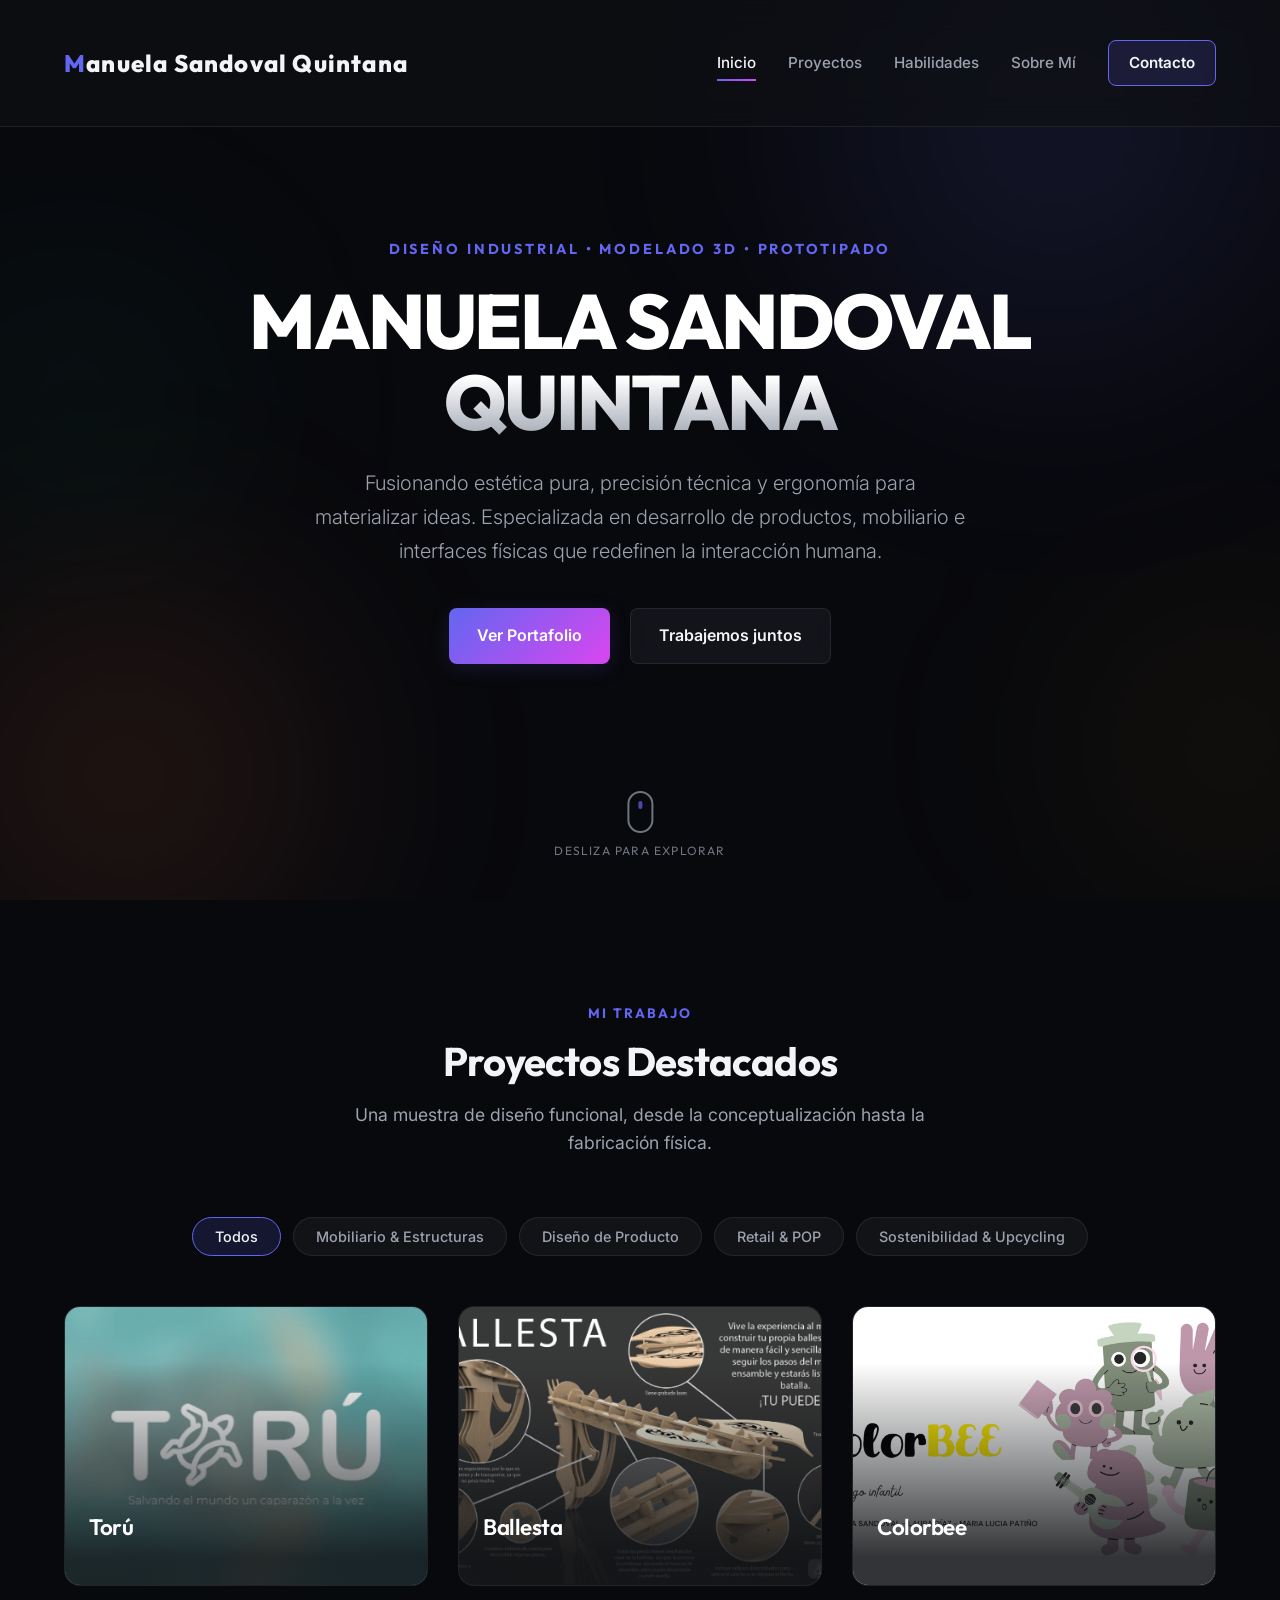
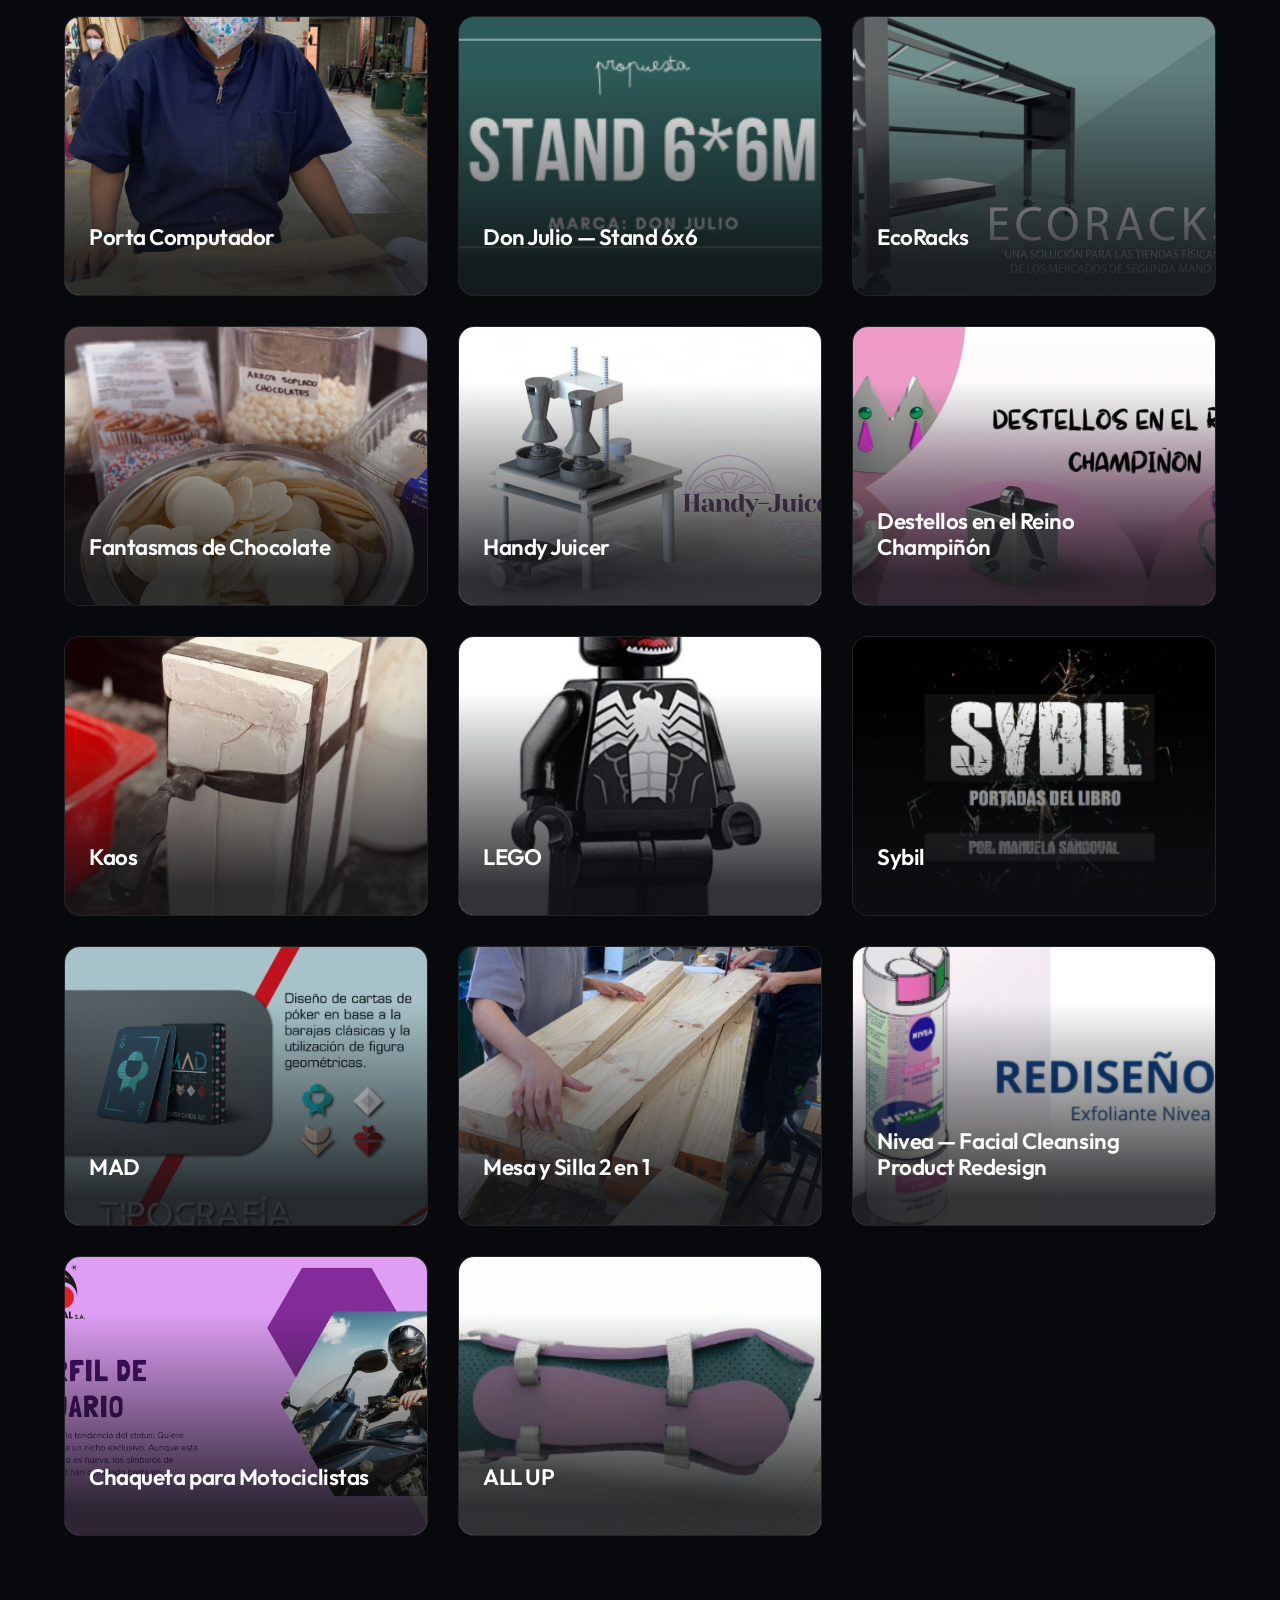
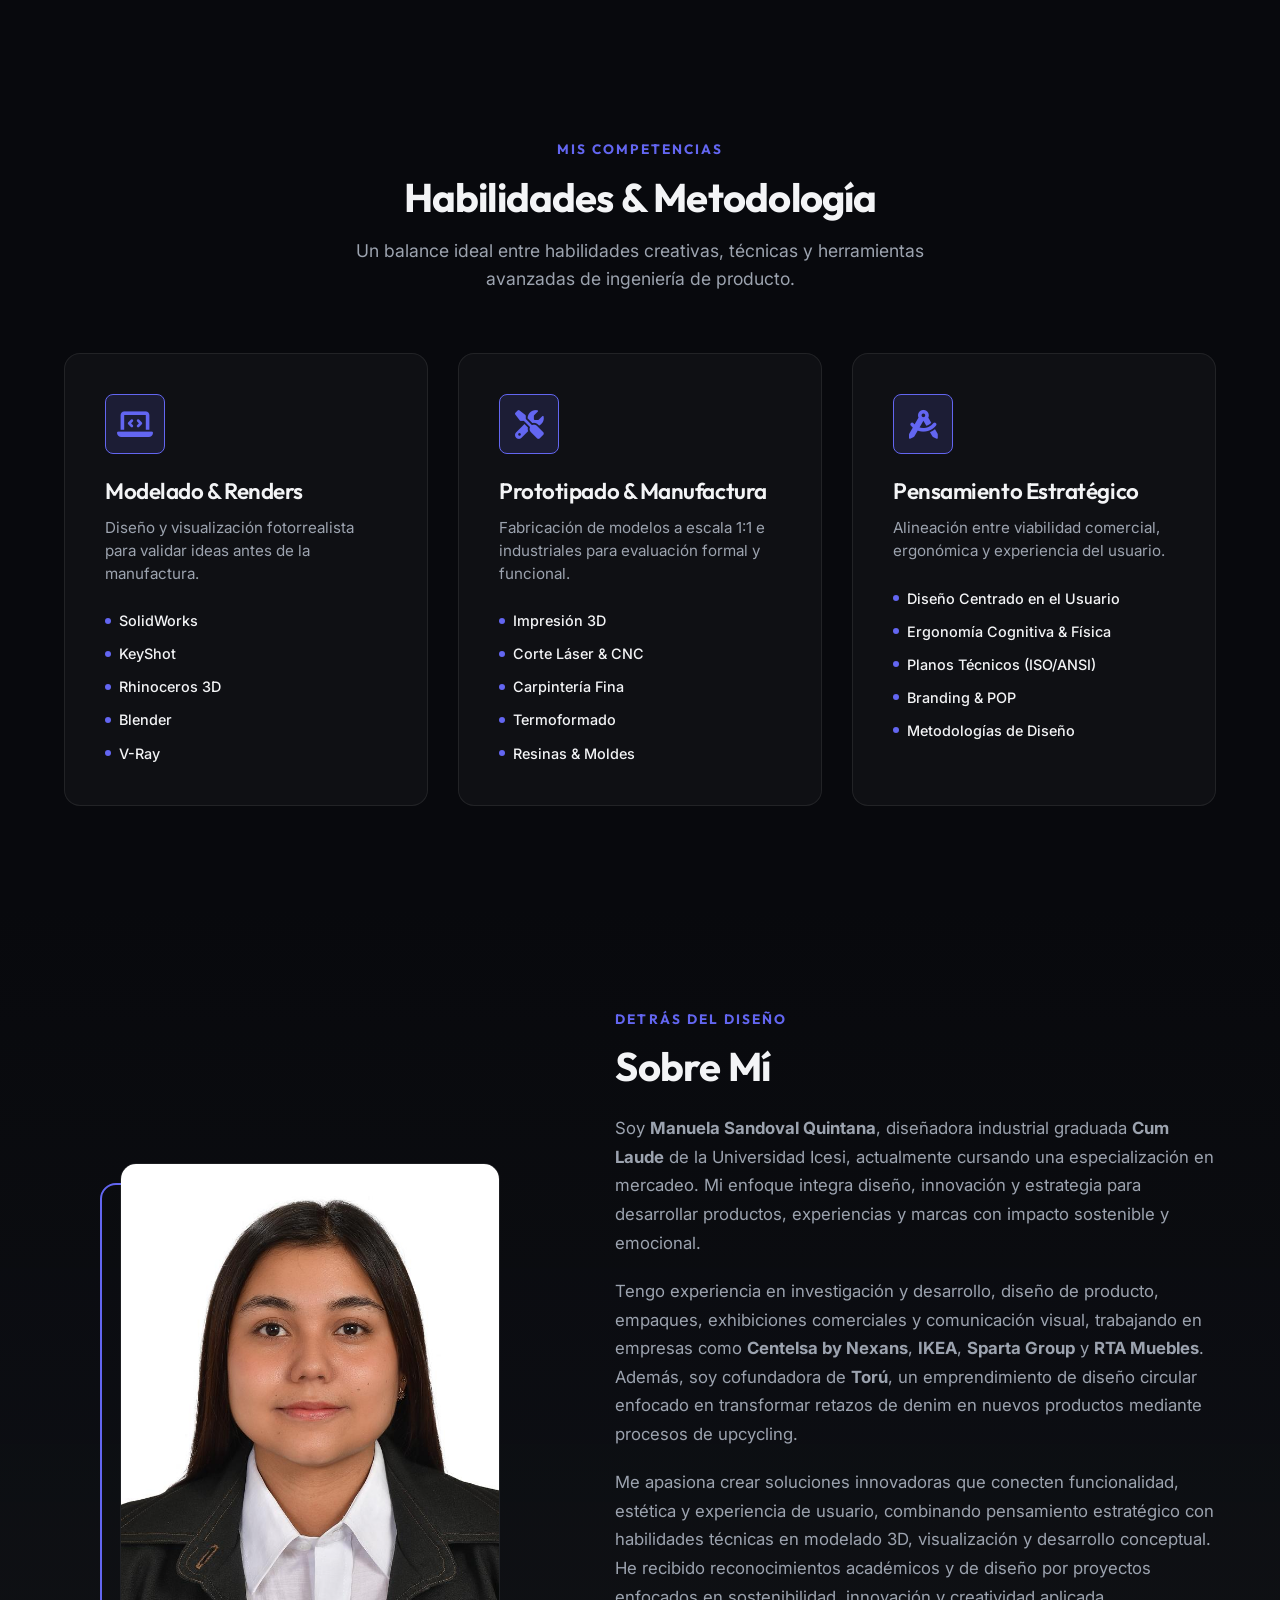
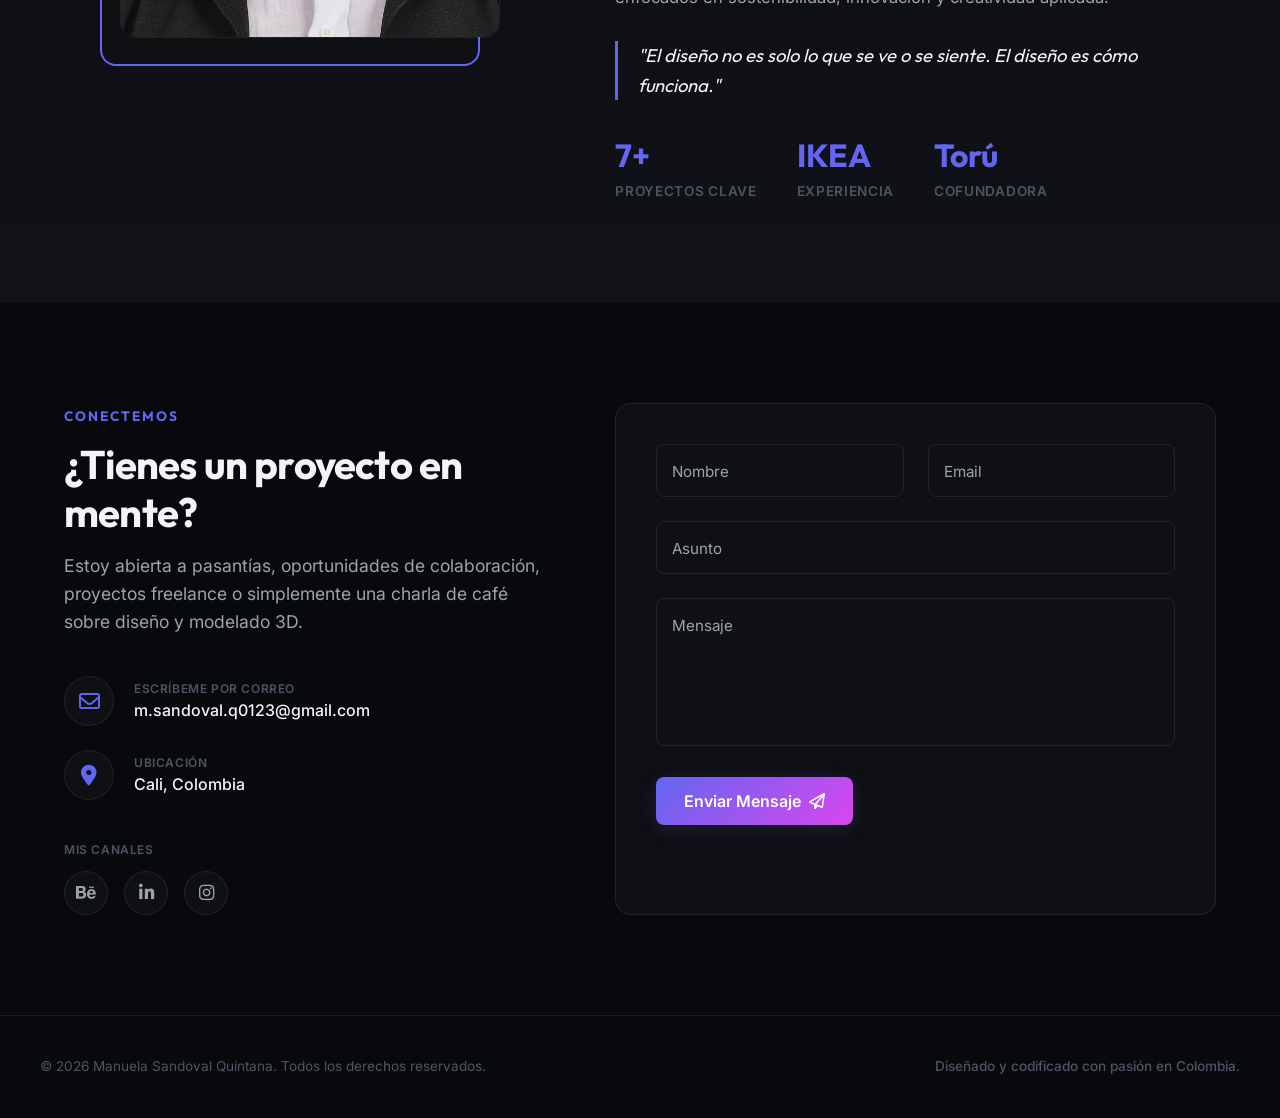
==== index.html @ 21184266 "Subida de portafolio" ====
<!DOCTYPE html>
<html lang="es">
<head>
    <meta charset="UTF-8">
    <meta name="viewport" content="width=device-width, initial-scale=1.0">
    <title>Manuela Sandoval Quintana | Diseñadora Industrial</title>
    <meta name="description" content="Portafolio profesional de Manuela Sandoval (MASAKI). Proyectos de diseño industrial, mobiliario, modelado 3D, prototipado y visualización de alta fidelidad.">
    <!-- Google Fonts -->
    <link rel="preconnect" href="https://fonts.googleapis.com">
    <link rel="preconnect" href="https://fonts.gstatic.com" crossorigin>
    <link href="https://fonts.googleapis.com/css2?family=Inter:wght@300;400;500;600&family=Outfit:wght@300;400;500;600;700;800&display=swap" rel="stylesheet">
    <!-- FontAwesome for Icons -->
    <link rel="stylesheet" href="https://cdnjs.cloudflare.com/ajax/libs/font-awesome/6.4.0/css/all.min.css">
    <!-- Custom Stylesheet -->
    <link rel="stylesheet" href="style.css?v=1.2">
</head>
<body>

    <!-- Background glow elements for rich dark aesthetics -->
    <div class="glow-bg">
        <div class="glow-sphere sphere-1"></div>
        <div class="glow-sphere sphere-2"></div>
    </div>

    <!-- Navigation Header -->
    <header id="main-header">
        <div class="header-container">
            <a href="#" class="logo">
                <span class="logo-accent">M</span>anuela Sandoval Quintana
            </a>
            <button class="mobile-nav-toggle" aria-label="Abrir menú" aria-expanded="false">
                <span class="hamburger"></span>
            </button>
            <nav class="nav-links">
                <a href="#hero" class="nav-link active">Inicio</a>
                <a href="#proyectos" class="nav-link">Proyectos</a>
                <a href="#habilidades" class="nav-link">Habilidades</a>
                <a href="#sobre-mi" class="nav-link">Sobre Mí</a>
                <a href="#contacto" class="nav-link btn-contact">Contacto</a>
            </nav>
        </div>
    </header>

    <main>
        <!-- Hero Section -->
        <section id="hero">
            <div class="hero-content">
                <span class="hero-tagline">Diseño Industrial • Modelado 3D • Prototipado</span>
                <h1 class="hero-title">MANUELA SANDOVAL QUINTANA</h1>
                <p class="hero-description">
                    Fusionando estética pura, precisión técnica y ergonomía para materializar ideas. Especializada en desarrollo de productos, mobiliario e interfaces físicas que redefinen la interacción humana.
                </p>
                <div class="hero-cta-group">
                    <a href="#proyectos" class="btn btn-primary">Ver Portafolio</a>
                    <a href="#contacto" class="btn btn-secondary">Trabajemos juntos</a>
                </div>
            </div>
            <div class="hero-scroll-indicator">
                <span class="mouse">
                    <span class="wheel"></span>
                </span>
                <span class="scroll-text">Desliza para explorar</span>
            </div>
        </section>

        <!-- Projects Grid Section -->
        <section id="proyectos">
            <div class="section-container">
                <div class="section-header">
                    <span class="section-subtitle">Mi Trabajo</span>
                    <h2 class="section-title">Proyectos Destacados</h2>
                    <p class="section-description">Una muestra de diseño funcional, desde la conceptualización hasta la fabricación física.</p>
                </div>

                <!-- Category Filters -->
                <div class="filter-group">
                    <button class="filter-btn active" data-filter="all">Todos</button>
                    <button class="filter-btn" data-filter="mobiliario">Mobiliario & Estructuras</button>
                    <button class="filter-btn" data-filter="producto">Diseño de Producto</button>
                    <button class="filter-btn" data-filter="retail">Retail & POP</button>
                    <button class="filter-btn" data-filter="sostenibilidad">Sostenibilidad & Upcycling</button>
                </div>

                <!-- Projects Grid -->
                <div class="projects-grid" id="projects-grid">
                    <!-- Se genera dinámicamente desde script.js -->
                </div>
            </div>
        </section>

        <!-- Interactive Project Modal -->
        <div id="project-modal" class="modal" role="dialog" aria-hidden="true">
            <div class="modal-backdrop"></div>
            <div class="modal-window">
                <button class="modal-close" aria-label="Cerrar"><i class="fa-solid fa-xmark"></i></button>
                <div class="modal-content">
                    <div class="modal-media-container">
                        <div class="modal-tabs">
                            <button class="modal-tab-btn active" data-tab="image">
                                <i class="fa-regular fa-images"></i> Galería & Planos
                            </button>
                            <button class="modal-tab-btn" data-tab="interactive" id="modal-interactive-tab-btn">
                                <i class="fa-solid fa-wand-magic-sparkles"></i> Simulación Interactiva
                            </button>
                        </div>
                        <div class="modal-media">
                            <div id="modal-image-tab" class="tab-pane active">
                                <div class="gallery-viewport">
                                    <img id="modal-image" src="" alt="Vista previa del proyecto">
                                    <button class="gallery-nav gallery-prev" aria-label="Anterior"><i class="fa-solid fa-chevron-left"></i></button>
                                    <button class="gallery-nav gallery-next" aria-label="Siguiente"><i class="fa-solid fa-chevron-right"></i></button>
                                    <div class="gallery-counter">1 / 1</div>
                                </div>
                                <div class="gallery-thumbnails">
                                    <!-- Las miniaturas se cargan dinámicamente -->
                                </div>
                            </div>
                            <div id="modal-interactive-tab" class="tab-pane">
                                <div id="interactive-canvas-container"></div>
                            </div>
                        </div>
                    </div>
                    <div class="modal-details">
                        <span id="modal-category" class="modal-category-badge">Categoría</span>
                        <h2 id="modal-title" class="modal-title">Título del Proyecto</h2>
                        
                        <div class="modal-meta-grid">
                            <div class="meta-item">
                                <span class="meta-label">Año</span>
                                <span id="modal-year" class="meta-value">2026</span>
                            </div>
                            <div class="meta-item">
                                <span class="meta-label">Materiales / Soft</span>
                                <span id="modal-tech" class="meta-value">SolidWorks, Acrílico, LED</span>
                            </div>
                        </div>

                        <div class="modal-description-wrapper">
                            <h3>Descripción del Proyecto</h3>
                            <p id="modal-description" class="modal-description">Detalles específicos del proyecto...</p>
                        </div>

                        <div class="modal-process-wrapper">
                            <h3>Enfoque de Diseño</h3>
                            <ul id="modal-bullets" class="modal-bullets">
                                <li>Optimización ergonómica del prototipo físico.</li>
                                <li>Modelado 3D preciso y renders fotorrealistas.</li>
                                <li>Validación estructural de juntas y tolerancias de ensambles.</li>
                            </ul>
                        </div>
                    </div>
                </div>
            </div>
        </div>

        <!-- Skills & Process Section -->
        <section id="habilidades">
            <div class="section-container">
                <div class="section-header">
                    <span class="section-subtitle">Mis Competencias</span>
                    <h2 class="section-title">Habilidades & Metodología</h2>
                    <p class="section-description">Un balance ideal entre habilidades creativas, técnicas y herramientas avanzadas de ingeniería de producto.</p>
                </div>

                <div class="skills-grid">
                    <!-- Column 1: Software -->
                    <div class="skill-card">
                        <div class="skill-icon-box"><i class="fa-solid fa-laptop-code"></i></div>
                        <h3>Modelado & Renders</h3>
                        <p>Diseño y visualización fotorrealista para validar ideas antes de la manufactura.</p>
                        <ul class="skill-tags">
                            <li><span class="tag-dot"></span> SolidWorks</li>
                            <li><span class="tag-dot"></span> KeyShot</li>
                            <li><span class="tag-dot"></span> Rhinoceros 3D</li>
                            <li><span class="tag-dot"></span> Blender</li>
                            <li><span class="tag-dot"></span> V-Ray</li>
                        </ul>
                    </div>

                    <!-- Column 2: Fabrication & Prototyping -->
                    <div class="skill-card">
                        <div class="skill-icon-box"><i class="fa-solid fa-screwdriver-wrench"></i></div>
                        <h3>Prototipado & Manufactura</h3>
                        <p>Fabricación de modelos a escala 1:1 e industriales para evaluación formal y funcional.</p>
                        <ul class="skill-tags">
                            <li><span class="tag-dot"></span> Impresión 3D</li>
                            <li><span class="tag-dot"></span> Corte Láser & CNC</li>
                            <li><span class="tag-dot"></span> Carpintería Fina</li>
                            <li><span class="tag-dot"></span> Termoformado</li>
                            <li><span class="tag-dot"></span> Resinas & Moldes</li>
                        </ul>
                    </div>

                    <!-- Column 3: Design Process -->
                    <div class="skill-card">
                        <div class="skill-icon-box"><i class="fa-solid fa-compass-drafting"></i></div>
                        <h3>Pensamiento Estratégico</h3>
                        <p>Alineación entre viabilidad comercial, ergonómica y experiencia del usuario.</p>
                        <ul class="skill-tags">
                            <li><span class="tag-dot"></span> Diseño Centrado en el Usuario</li>
                            <li><span class="tag-dot"></span> Ergonomía Cognitiva & Física</li>
                            <li><span class="tag-dot"></span> Planos Técnicos (ISO/ANSI)</li>
                            <li><span class="tag-dot"></span> Branding & POP</li>
                            <li><span class="tag-dot"></span> Metodologías de Diseño</li>
                        </ul>
                    </div>
                </div>
            </div>
        </section>

        <!-- About Me Section -->
        <section id="sobre-mi">
            <div class="section-container">
                <div class="about-grid">
                    <div class="about-media">
                        <div class="profile-container">
                            <img src="images/MANUELA.jpeg" alt="Manuela Sandoval Quintana" class="profile-img">
                            <div class="profile-accent-border"></div>
                        </div>
                    </div>
                    <div class="about-content">
                        <span class="section-subtitle">Detrás del Diseño</span>
                        <h2 class="section-title">Sobre Mí</h2>
                        <p>
                            Soy <strong>Manuela Sandoval Quintana</strong>, diseñadora industrial graduada <strong>Cum Laude</strong> de la Universidad Icesi, actualmente cursando una especialización en mercadeo. Mi enfoque integra diseño, innovación y estrategia para desarrollar productos, experiencias y marcas con impacto sostenible y emocional.
                        </p>
                        <p>
                            Tengo experiencia en investigación y desarrollo, diseño de producto, empaques, exhibiciones comerciales y comunicación visual, trabajando en empresas como <strong>Centelsa by Nexans</strong>, <strong>IKEA</strong>, <strong>Sparta Group</strong> y <strong>RTA Muebles</strong>. Además, soy cofundadora de <strong>Torú</strong>, un emprendimiento de diseño circular enfocado en transformar retazos de denim en nuevos productos mediante procesos de upcycling.
                        </p>
                        <p>
                            Me apasiona crear soluciones innovadoras que conecten funcionalidad, estética y experiencia de usuario, combinando pensamiento estratégico con habilidades técnicas en modelado 3D, visualización y desarrollo conceptual. He recibido reconocimientos académicos y de diseño por proyectos enfocados en sostenibilidad, innovación y creatividad aplicada.
                        </p>
                        <blockquote class="about-quote">
                            "El diseño no es solo lo que se ve o se siente. El diseño es cómo funciona."
                        </blockquote>
                        <div class="about-stats">
                            <div class="stat-item">
                                <span class="stat-number">7+</span>
                                <span class="stat-text">Proyectos Clave</span>
                            </div>
                            <div class="stat-item">
                                <span class="stat-number">IKEA</span>
                                <span class="stat-text">Experiencia</span>
                            </div>
                            <div class="stat-item">
                                <span class="stat-number">Torú</span>
                                <span class="stat-text">Cofundadora</span>
                            </div>
                        </div>
                    </div>
                </div>
            </div>
        </section>

        <!-- Contact Section -->
        <section id="contacto">
            <div class="section-container">
                <div class="contact-grid">
                    <div class="contact-info">
                        <span class="section-subtitle">Conectemos</span>
                        <h2 class="section-title">¿Tienes un proyecto en mente?</h2>
                        <p class="contact-lead-text">
                            Estoy abierta a pasantías, oportunidades de colaboración, proyectos freelance o simplemente una charla de café sobre diseño y modelado 3D.
                        </p>
                        
                        <div class="contact-methods">
                            <div class="contact-method-item">
                                <div class="icon-wrapper"><i class="fa-regular fa-envelope"></i></div>
                                <div class="method-details">
                                    <span class="method-label">Escríbeme por Correo</span>
                                    <a href="mailto:m.sandoval.q0123@gmail.com" class="method-value">m.sandoval.q0123@gmail.com</a>
                                </div>
                            </div>
                            <div class="contact-method-item">
                                <div class="icon-wrapper"><i class="fa-solid fa-location-dot"></i></div>
                                <div class="method-details">
                                    <span class="method-label">Ubicación</span>
                                    <span class="method-value">Cali, Colombia</span>
                                </div>
                            </div>
                        </div>

                        <div class="social-links-wrapper">
                            <span class="social-title">Mis Canales</span>
                            <div class="social-links">
                                <a href="https://www.behance.net/manuelasandoval2" target="_blank" rel="noopener noreferrer" aria-label="Behance"><i class="fa-brands fa-behance"></i></a>
                                <a href="https://www.linkedin.com/in/manuela-sandoval-406426248/" target="_blank" rel="noopener noreferrer" aria-label="LinkedIn"><i class="fa-brands fa-linkedin-in"></i></a>
                                <a href="https://www.instagram.com/msq.1805?igsh=eTg1dTg1NnRucGZ3&utm_source=qr" target="_blank" rel="noopener noreferrer" aria-label="Instagram"><i class="fa-brands fa-instagram"></i></a>
                            </div>
                        </div>
                    </div>

                    <div class="contact-form-container">
                        <form id="contact-form" class="contact-form">
                            <div class="form-row-2">
                                <div class="input-group">
                                    <input type="text" id="form-name" required placeholder=" ">
                                    <label for="form-name">Nombre</label>
                                </div>
                                <div class="input-group">
                                    <input type="email" id="form-email" required placeholder=" ">
                                    <label for="form-email">Email</label>
                                </div>
                            </div>
                            <div class="input-group">
                                <input type="text" id="form-subject" required placeholder=" ">
                                <label for="form-subject">Asunto</label>
                            </div>
                            <div class="input-group">
                                <textarea id="form-message" required rows="6" placeholder=" "></textarea>
                                <label for="form-message">Mensaje</label>
                            </div>
                            <button type="submit" class="btn btn-primary btn-submit">
                                <span>Enviar Mensaje</span> <i class="fa-regular fa-paper-plane"></i>
                            </button>
                        </form>
                        <div id="form-success-msg" class="form-success-hidden">
                            <i class="fa-regular fa-circle-check"></i>
                            <h3>¡Mensaje enviado con éxito!</h3>
                            <p>Me pondré en contacto contigo a la brevedad posible.</p>
                        </div>
                    </div>
                </div>
            </div>
        </section>
    </main>

    <!-- Footer -->
    <footer>
        <div class="footer-container">
            <p class="copyright">&copy; 2026 Manuela Sandoval Quintana. Todos los derechos reservados.</p>
            <p class="crafted-by">Diseñado y codificado con pasión en Colombia.</p>
        </div>
    </footer>

    <!-- Custom Script -->
    <script src="script.js?v=1.2"></script>
</body>
</html>
---- style.css ----
/* ==========================================================================
   DESIGN SYSTEM - MANUELA SANDOVAL INDUSTRIAL DESIGN PORTFOLIO
   ========================================================================== */

:root {
    /* Color Palette - Vibrant Creative Studio Theme */
    --color-bg-deep: #08090d;
    --color-bg-card: rgba(255, 255, 255, 0.03);
    --color-bg-card-hover: rgba(255, 255, 255, 0.07);
    --color-border: rgba(255, 255, 255, 0.08);
    --color-border-glow: rgba(99, 102, 241, 0.4);
    
    --color-primary: #6366f1; /* Electric Indigo */
    --color-primary-light: #818cf8;
    --color-primary-glow: rgba(99, 102, 241, 0.15);
    
    --color-secondary: #ff793f; /* Vibrant Coral */
    --color-secondary-light: #ffb8b8;
    
    --color-text-main: #f3f4f6;
    --color-text-muted: #9ca3af;
    --color-text-dark: #4b5563;
    
    /* Gradients */
    --gradient-primary: linear-gradient(135deg, #6366f1 0%, #d946ef 100%); /* Indigo to Violet */
    --gradient-accent: linear-gradient(135deg, #ff793f 0%, #f59e0b 100%); /* Coral to Gold */
    --gradient-glow: radial-gradient(circle, rgba(99, 102, 241, 0.15) 0%, transparent 70%);
    --gradient-dark: linear-gradient(180deg, rgba(8, 9, 13, 0.8) 0%, #08090d 100%);
    
    /* Typography */
    --font-heading: 'Outfit', sans-serif;
    --font-body: 'Inter', sans-serif;
    
    /* Layout & Spacing */
    --container-max-width: 1200px;
    --border-radius-sm: 8px;
    --border-radius-md: 16px;
    --border-radius-lg: 24px;
    
    /* Transitions */
    --transition-fast: 0.2s cubic-bezier(0.25, 0.46, 0.45, 0.94);
    --transition-smooth: 0.4s cubic-bezier(0.16, 1, 0.3, 1);
    --transition-elastic: 0.6s cubic-bezier(0.34, 1.56, 0.64, 1);
}

/* ==========================================================================
   RESET & BASE STYLES
   ========================================================================== */

* {
    margin: 0;
    padding: 0;
    box-sizing: border-box;
    scroll-behavior: smooth;
}

body {
    background-color: var(--color-bg-deep);
    color: var(--color-text-main);
    font-family: var(--font-body);
    line-height: 1.6;
    overflow-x: hidden;
    -webkit-font-smoothing: antialiased;
}

/* Glowing Ambient Backgrounds */
.glow-bg {
    position: fixed;
    top: 0;
    left: 0;
    width: 100%;
    height: 100%;
    pointer-events: none;
    z-index: -1;
    overflow: hidden;
}

.glow-sphere {
    position: absolute;
    border-radius: 50%;
    filter: blur(100px);
    pointer-events: none;
    transition: all 0.5s ease;
}

.sphere-1 {
    width: 650px;
    height: 650px;
    top: -200px;
    right: -100px;
    background: radial-gradient(circle, rgba(99, 102, 241, 0.16) 0%, transparent 75%);
    animation: floatGlow 20s ease-in-out infinite alternate;
}

.sphere-2 {
    width: 550px;
    height: 550px;
    bottom: -150px;
    left: -150px;
    background: radial-gradient(circle, rgba(255, 121, 63, 0.14) 0%, transparent 75%);
    animation: floatGlow 24s ease-in-out infinite alternate-reverse;
}

/* Pseudo spheres for rich multi-color design */
.glow-bg::before, .glow-bg::after {
    content: '';
    position: absolute;
    border-radius: 50%;
    filter: blur(100px);
    pointer-events: none;
    z-index: -1;
}

.glow-bg::before {
    width: 450px;
    height: 450px;
    top: 20%;
    left: -150px;
    background: radial-gradient(circle, rgba(16, 185, 129, 0.08) 0%, transparent 70%);
    animation: floatGlow 28s ease-in-out infinite alternate;
}

.glow-bg::after {
    width: 500px;
    height: 500px;
    top: 55%;
    right: -200px;
    background: radial-gradient(circle, rgba(245, 158, 11, 0.07) 0%, transparent 70%);
    animation: floatGlow 32s ease-in-out infinite alternate-reverse;
}

@keyframes floatGlow {
    0% { transform: translate(0, 0) scale(1); }
    50% { transform: translate(50px, -70px) scale(1.1); }
    100% { transform: translate(-40px, 50px) scale(0.9); }
}

a {
    color: inherit;
    text-decoration: none;
    transition: var(--transition-fast);
}

button, input, textarea {
    font-family: inherit;
    background: none;
    border: none;
    outline: none;
}

/* Typography elements */
h1, h2, h3, h4 {
    font-family: var(--font-heading);
    font-weight: 600;
    letter-spacing: -0.02em;
    line-height: 1.2;
}

/* ==========================================================================
   LAYOUT UTILITIES
   ========================================================================== */

.section-container {
    max-width: var(--container-max-width);
    margin: 0 auto;
    padding: 100px 24px;
}

.section-header {
    text-align: center;
    max-width: 650px;
    margin: 0 auto 60px;
}

.section-subtitle {
    font-family: var(--font-heading);
    color: var(--color-primary);
    text-transform: uppercase;
    font-size: 0.85rem;
    font-weight: 700;
    letter-spacing: 0.15em;
    display: inline-block;
    margin-bottom: 12px;
}

.section-title {
    font-size: 2.5rem;
    margin-bottom: 16px;
    font-weight: 700;
}

.section-description {
    color: var(--color-text-muted);
    font-size: 1.1rem;
}

/* ==========================================================================
   NAVBAR STYLES (Glassmorphism)
   ========================================================================== */

#main-header {
    position: fixed;
    top: 0;
    left: 0;
    width: 100%;
    z-index: 1000;
    background-color: hsla(220, 18%, 7%, 0.7);
    backdrop-filter: blur(16px);
    -webkit-backdrop-filter: blur(16px);
    border-bottom: 1px solid var(--color-border);
    transition: var(--transition-smooth);
}

.header-container {
    max-width: var(--container-max-width);
    margin: 0 auto;
    padding: 20px 24px;
    display: flex;
    justify-content: space-between;
    align-items: center;
}

.logo {
    font-family: var(--font-heading);
    font-size: 1.5rem;
    font-weight: 800;
    letter-spacing: 0.05em;
    color: var(--color-text-main);
}

.logo-accent {
    color: var(--color-primary);
}

.nav-links {
    display: flex;
    align-items: center;
    gap: 32px;
}

.nav-link {
    font-size: 0.95rem;
    font-weight: 500;
    color: var(--color-text-muted);
    position: relative;
    padding: 6px 0;
}

.nav-link:hover, .nav-link.active {
    color: var(--color-text-main);
}

.nav-link::after {
    content: '';
    position: absolute;
    bottom: 0;
    left: 0;
    width: 0;
    height: 2px;
    background: var(--gradient-primary);
    transition: var(--transition-fast);
}

.nav-link:hover::after, .nav-link.active::after {
    width: 100%;
}

.btn-contact {
    padding: 10px 20px !important;
    background: var(--color-primary-glow);
    border: 1px solid var(--color-primary);
    border-radius: var(--border-radius-sm);
    color: var(--color-text-main) !important;
    font-weight: 600;
    transition: var(--transition-smooth);
}

.btn-contact:hover {
    background: var(--color-primary);
    transform: translateY(-2px);
    box-shadow: 0 4px 15px var(--color-primary-glow);
}

.btn-contact::after {
    display: none !important;
}

/* Mobile Nav Toggle */
.mobile-nav-toggle {
    display: none;
    cursor: pointer;
    padding: 8px;
    z-index: 1001;
}

.hamburger {
    display: block;
    width: 24px;
    height: 2px;
    background-color: var(--color-text-main);
    position: relative;
    transition: var(--transition-fast);
}

.hamburger::before, .hamburger::after {
    content: '';
    position: absolute;
    width: 24px;
    height: 2px;
    background-color: var(--color-text-main);
    transition: var(--transition-fast);
}

.hamburger::before { top: -8px; }
.hamburger::after { bottom: -8px; }

/* ==========================================================================
   HERO SECTION STYLES
   ========================================================================== */

#hero {
    height: 100vh;
    min-height: 650px;
    display: flex;
    flex-direction: column;
    justify-content: center;
    align-items: center;
    position: relative;
    padding: 0 24px;
    text-align: center;
}

.hero-content {
    max-width: 800px;
    z-index: 10;
}

.hero-tagline {
    font-family: var(--font-heading);
    font-size: 0.9rem;
    font-weight: 700;
    letter-spacing: 0.2em;
    text-transform: uppercase;
    color: var(--color-primary);
    margin-bottom: 20px;
    display: inline-block;
}

.hero-title {
    font-size: 4.8rem;
    font-weight: 800;
    letter-spacing: -0.03em;
    color: var(--color-text-main);
    margin-bottom: 24px;
    line-height: 1.05;
    background: linear-gradient(to bottom, #ffffff 60%, var(--color-text-muted) 100%);
    -webkit-background-clip: text;
    -webkit-text-fill-color: transparent;
}

.hero-description {
    font-size: 1.25rem;
    color: var(--color-text-muted);
    font-weight: 300;
    max-width: 650px;
    margin: 0 auto 40px;
    line-height: 1.7;
}

.hero-cta-group {
    display: flex;
    justify-content: center;
    gap: 20px;
}

/* Button UI */
.btn {
    display: inline-flex;
    align-items: center;
    justify-content: center;
    padding: 14px 28px;
    font-size: 1rem;
    font-weight: 600;
    border-radius: var(--border-radius-sm);
    cursor: pointer;
    transition: var(--transition-smooth);
}

.btn-primary {
    background: var(--gradient-primary);
    color: #fff;
    box-shadow: 0 4px 20px var(--color-primary-glow);
}

.btn-primary:hover {
    transform: translateY(-3px);
    box-shadow: 0 8px 25px var(--color-primary-glow);
}

.btn-secondary {
    background: hsla(220, 10%, 20%, 0.3);
    border: 1px solid var(--color-border);
    color: var(--color-text-main);
    backdrop-filter: blur(8px);
}

.btn-secondary:hover {
    background: hsla(220, 10%, 25%, 0.5);
    border-color: var(--color-primary);
    transform: translateY(-3px);
}

.hero-scroll-indicator {
    position: absolute;
    bottom: 40px;
    left: 50%;
    transform: translateX(-50%);
    display: flex;
    flex-direction: column;
    align-items: center;
    gap: 8px;
    opacity: 0.7;
}

.mouse {
    width: 26px;
    height: 42px;
    border: 2px solid var(--color-text-muted);
    border-radius: 13px;
    display: flex;
    justify-content: center;
    padding-top: 8px;
}

.wheel {
    width: 4px;
    height: 8px;
    background-color: var(--color-primary);
    border-radius: 2px;
    animation: scrollWheel 2s ease-in-out infinite;
}

.scroll-text {
    font-size: 0.75rem;
    font-family: var(--font-heading);
    letter-spacing: 0.1em;
    text-transform: uppercase;
    color: var(--color-text-muted);
}

@keyframes scrollWheel {
    0% { transform: translateY(0); opacity: 1; }
    50% { transform: translateY(8px); opacity: 0; }
    100% { transform: translateY(0); opacity: 1; }
}

/* ==========================================================================
   PROJECTS SECTION STYLES
   ========================================================================== */

/* Filter Controls */
.filter-group {
    display: flex;
    justify-content: center;
    gap: 12px;
    margin-bottom: 50px;
    flex-wrap: wrap;
}

.filter-btn {
    padding: 10px 22px;
    font-size: 0.9rem;
    font-weight: 500;
    color: var(--color-text-muted);
    border-radius: 50px;
    background: hsla(220, 10%, 15%, 0.4);
    border: 1px solid var(--color-border);
    cursor: pointer;
    transition: var(--transition-smooth);
}

.filter-btn:hover, .filter-btn.active {
    background: var(--color-primary-glow);
    border-color: var(--color-primary);
    color: var(--color-text-main);
}

/* Grid Layout */
.projects-grid {
    display: grid;
    grid-template-columns: repeat(auto-fill, minmax(360px, 1fr));
    gap: 30px;
}

.project-card {
    border-radius: var(--border-radius-md);
    overflow: hidden;
    background-color: var(--color-bg-card);
    border: 1px solid var(--color-border);
    transition: var(--transition-smooth);
    cursor: pointer;
    height: 280px;
}

.project-card:hover {
    transform: translateY(-6px);
}

.project-card[data-category="mobiliario"]:hover {
    border-color: rgba(255, 121, 63, 0.5);
    box-shadow: 0 10px 30px rgba(255, 121, 63, 0.18);
}

.project-card[data-category="producto"]:hover {
    border-color: rgba(217, 70, 239, 0.5);
    box-shadow: 0 10px 30px rgba(217, 70, 239, 0.18);
}

.project-card[data-category="retail"]:hover {
    border-color: rgba(245, 158, 11, 0.5);
    box-shadow: 0 10px 30px rgba(245, 158, 11, 0.18);
}

.project-card[data-category="sostenibilidad"]:hover {
    border-color: rgba(99, 102, 241, 0.5);
    box-shadow: 0 10px 30px rgba(99, 102, 241, 0.18);
}

.project-image-wrapper {
    position: relative;
    width: 100%;
    height: 100%;
    overflow: hidden;
}

.project-image-wrapper img {
    width: 100%;
    height: 100%;
    object-fit: cover;
    transition: transform var(--transition-elastic);
}

.project-card:hover .project-image-wrapper img {
    transform: scale(1.08);
}

.project-overlay {
    position: absolute;
    top: 0;
    left: 0;
    width: 100%;
    height: 100%;
    background: linear-gradient(180deg, transparent 20%, rgba(14, 16, 19, 0.85) 90%);
    display: flex;
    flex-direction: column;
    justify-content: flex-end;
    padding: 24px;
    transition: var(--transition-smooth);
}

.project-card-category {
    font-family: var(--font-heading);
    font-size: 0.8rem;
    font-weight: 600;
    text-transform: uppercase;
    color: var(--color-primary);
    margin-bottom: 6px;
    letter-spacing: 0.05em;
    transform: translateY(10px);
    opacity: 0;
    transition: var(--transition-smooth);
}

.project-card-title {
    font-size: 1.4rem;
    font-weight: 600;
    color: #fff;
    margin-bottom: 8px;
    transform: translateY(10px);
    transition: var(--transition-smooth);
}

.project-view-btn {
    font-size: 0.85rem;
    font-weight: 600;
    color: #fff;
    display: flex;
    align-items: center;
    gap: 8px;
    transform: translateY(15px);
    opacity: 0;
    transition: var(--transition-smooth);
}

.project-view-btn i {
    transition: transform var(--transition-fast);
}

.project-card:hover .project-card-category {
    transform: translateY(0);
    opacity: 1;
}

.project-card:hover .project-card-title {
    transform: translateY(0);
}

.project-card:hover .project-view-btn {
    transform: translateY(0);
    opacity: 1;
}

.project-card:hover .project-view-btn i {
    transform: translateX(4px);
}

/* ==========================================================================
   MODAL DIALOG (Interactive Glassmorphism)
   ========================================================================== */

.modal {
    position: fixed;
    top: 0;
    left: 0;
    width: 100%;
    height: 100%;
    z-index: 2000;
    display: flex;
    justify-content: center;
    align-items: center;
    opacity: 0;
    pointer-events: none;
    transition: opacity var(--transition-smooth);
    padding: 20px;
}

.modal.active {
    opacity: 1;
    pointer-events: auto;
}

.modal-backdrop {
    position: absolute;
    top: 0;
    left: 0;
    width: 100%;
    height: 100%;
    background-color: rgba(10, 11, 14, 0.8);
    backdrop-filter: blur(12px);
    -webkit-backdrop-filter: blur(12px);
}

.modal-window {
    position: relative;
    width: 100%;
    max-width: 960px;
    background-color: var(--color-bg-card);
    border: 1px solid var(--color-border);
    border-radius: var(--border-radius-lg);
    overflow: hidden;
    transform: scale(0.9);
    opacity: 0;
    transition: all var(--transition-smooth);
    z-index: 2001;
    box-shadow: 0 25px 50px -12px rgba(0, 0, 0, 0.7);
}

.modal.active .modal-window {
    transform: scale(1);
    opacity: 1;
}

.modal-close {
    position: absolute;
    top: 20px;
    right: 20px;
    width: 40px;
    height: 40px;
    border-radius: 50%;
    background: hsla(220, 10%, 20%, 0.6);
    color: var(--color-text-main);
    display: flex;
    justify-content: center;
    align-items: center;
    font-size: 1.2rem;
    cursor: pointer;
    z-index: 10;
    transition: var(--transition-fast);
    border: 1px solid var(--color-border);
}

.modal-close:hover {
    background: var(--color-primary);
    transform: rotate(90deg);
}

.modal-content {
    display: grid;
    grid-template-columns: 1.1fr 0.9fr;
    height: 80vh;
    max-height: 640px;
}

.modal-media-container {
    display: flex;
    flex-direction: column;
    height: 100%;
    overflow: hidden;
}

.modal-tabs {
    display: flex;
    background-color: hsl(220, 15%, 8%);
    border-bottom: 1px solid var(--color-border);
    padding: 12px 20px;
    gap: 8px;
}

.modal-tab-btn {
    padding: 8px 16px;
    font-size: 0.8rem;
    font-weight: 600;
    color: var(--color-text-muted);
    border-radius: 4px;
    cursor: pointer;
    background: transparent;
    border: 1px solid transparent;
    display: flex;
    align-items: center;
    gap: 8px;
    transition: var(--transition-fast);
}

.modal-tab-btn:hover {
    color: var(--color-text-main);
    background-color: hsla(220, 10%, 20%, 0.4);
}

.modal-tab-btn.active {
    color: var(--color-text-main);
    background-color: var(--color-primary-glow);
    border-color: var(--color-primary);
}

.modal-media {
    flex-grow: 1;
    background-color: #050608;
    overflow: hidden;
    position: relative;
}

.tab-pane {
    position: absolute;
    top: 0;
    left: 0;
    width: 100%;
    height: 100%;
    opacity: 0;
    pointer-events: none;
    transition: opacity var(--transition-fast);
    display: flex;
    justify-content: center;
    align-items: center;
    overflow: hidden;
}

.tab-pane.active {
    opacity: 1;
    pointer-events: auto;
}

#modal-image-tab {
    flex-direction: column;
    justify-content: flex-start;
    align-items: stretch;
}

.gallery-viewport {
    position: relative;
    width: 100%;
    height: 75%;
    overflow: hidden;
    display: flex;
    justify-content: center;
    align-items: center;
    background-color: #050608;
    transition: height var(--transition-smooth);
}

.gallery-viewport img, #modal-image {
    width: 100%;
    height: 100%;
    object-fit: contain !important;
    transition: opacity 0.3s ease;
}

/* For single image, gallery thumbnails are hidden and viewport takes full height */
#modal-image-tab.single-image .gallery-viewport {
    height: 100%;
}

#modal-image-tab.single-image .gallery-thumbnails,
#modal-image-tab.single-image .gallery-nav,
#modal-image-tab.single-image .gallery-counter {
    display: none !important;
}

/* Gallery Controls */
.gallery-nav {
    position: absolute;
    top: 50%;
    transform: translateY(-50%);
    width: 44px;
    height: 44px;
    border-radius: 50%;
    background: rgba(8, 9, 13, 0.75);
    backdrop-filter: blur(8px);
    border: 1px solid var(--color-border);
    color: #fff;
    display: flex;
    justify-content: center;
    align-items: center;
    font-size: 1.1rem;
    cursor: pointer;
    transition: all var(--transition-fast);
    opacity: 0.85;
    pointer-events: auto;
    z-index: 5;
}

.gallery-viewport:hover .gallery-nav {
    opacity: 1;
}

.gallery-nav:hover {
    background: var(--color-primary);
    border-color: var(--color-primary);
    box-shadow: 0 0 15px var(--color-primary-glow);
}

.gallery-prev {
    left: 16px;
}

.gallery-next {
    right: 16px;
}

.gallery-counter {
    position: absolute;
    top: 16px;
    right: 16px;
    padding: 6px 14px;
    border-radius: 20px;
    background: rgba(8, 9, 13, 0.7);
    backdrop-filter: blur(8px);
    border: 1px solid var(--color-border);
    font-family: var(--font-heading);
    font-size: 0.8rem;
    font-weight: 600;
    color: #fff;
    z-index: 5;
    pointer-events: none;
}

.gallery-thumbnails {
    width: 100%;
    height: 25%;
    display: flex;
    gap: 10px;
    padding: 12px 16px;
    overflow-x: auto;
    background-color: hsl(220, 15%, 5%);
    border-top: 1px solid var(--color-border);
    scroll-behavior: smooth;
    align-items: center;
}

.gallery-thumbnails::-webkit-scrollbar {
    height: 6px;
}

.gallery-thumbnails::-webkit-scrollbar-track {
    background: transparent;
}

.gallery-thumbnails::-webkit-scrollbar-thumb {
    background: rgba(255, 255, 255, 0.1);
    border-radius: 3px;
}

.gallery-thumbnails::-webkit-scrollbar-thumb:hover {
    background: var(--color-primary);
}

.thumb-item {
    width: 64px;
    height: 64px;
    flex-shrink: 0;
    border-radius: var(--border-radius-sm);
    overflow: hidden;
    border: 2px solid transparent;
    cursor: pointer;
    transition: all var(--transition-fast);
    opacity: 0.4;
    background-color: #111;
}

.thumb-item:hover {
    opacity: 0.8;
}

.thumb-item.active {
    opacity: 1;
    border-color: var(--color-primary);
    box-shadow: 0 0 10px var(--color-primary-glow);
}

.thumb-item img {
    width: 100%;
    height: 100%;
    object-fit: cover;
}

/* Styles for the Dynamic Simulators */
#interactive-canvas-container {
    width: 100%;
    height: 100%;
    display: flex;
    flex-direction: column;
    justify-content: center;
    align-items: center;
    padding: 24px;
    text-align: center;
    position: relative;
    user-select: none;
}

.simulator-title {
    font-family: var(--font-heading);
    font-size: 1.1rem;
    font-weight: 700;
    color: #fff;
    margin-bottom: 8px;
    text-transform: uppercase;
    letter-spacing: 0.05em;
}

.simulator-subtitle {
    font-size: 0.8rem;
    color: var(--color-text-muted);
    margin-bottom: 16px;
}

.simulator-viewport {
    flex-grow: 1;
    width: 100%;
    background-color: #0c0d12;
    border: 1px solid var(--color-border);
    border-radius: var(--border-radius-sm);
    position: relative;
    display: flex;
    justify-content: center;
    align-items: center;
    overflow: hidden;
}

.simulator-controls {
    width: 100%;
    margin-top: 16px;
    display: flex;
    justify-content: center;
    gap: 12px;
    flex-wrap: wrap;
}

.sim-btn {
    padding: 8px 16px;
    font-size: 0.8rem;
    font-weight: 600;
    border-radius: 4px;
    background-color: hsla(220, 10%, 20%, 0.6);
    border: 1px solid var(--color-border);
    color: var(--color-text-main);
    cursor: pointer;
    transition: var(--transition-fast);
}

.sim-btn:hover {
    background-color: var(--color-primary);
    border-color: var(--color-primary);
    box-shadow: 0 4px 12px var(--color-primary-glow);
}

.sim-btn.active {
    background-color: var(--color-primary);
    border-color: var(--color-primary);
}

/* Custom Interactive Subcomponents */
.sybil-glow-sphere {
    width: 140px;
    height: 140px;
    border-radius: 50%;
    background: radial-gradient(circle at 35% 35%, #fff 0%, var(--glow-color, #cf7d3c) 40%, #000 100%);
    box-shadow: 0 0 50px var(--glow-shadow, rgba(207, 125, 60, 0.4)), inset 0 0 20px rgba(255, 255, 255, 0.2);
    transition: all 0.5s ease;
    cursor: pointer;
}

.crossbow-svg-container {
    width: 90%;
    height: 90%;
    display: flex;
    justify-content: center;
    align-items: center;
}

.crossbow-svg {
    width: 100%;
    height: 100%;
    max-height: 220px;
}

.joinery-diagram {
    width: 85%;
    height: 85%;
    display: flex;
    justify-content: center;
    align-items: center;
}

.joinery-svg {
    width: 100%;
    height: 100%;
    max-height: 220px;
}

.sim-slider-container {
    display: flex;
    flex-direction: column;
    gap: 6px;
    width: 100%;
    max-width: 250px;
}

.sim-range-slider {
    width: 100%;
    height: 6px;
    background: var(--color-border);
    border-radius: 3px;
    outline: none;
    -webkit-appearance: none;
}

.sim-range-slider::-webkit-slider-thumb {
    -webkit-appearance: none;
    appearance: none;
    width: 16px;
    height: 16px;
    border-radius: 50%;
    background: var(--color-primary);
    cursor: pointer;
    box-shadow: 0 0 10px var(--color-primary-glow);
    transition: var(--transition-fast);
}

.sim-range-slider::-webkit-slider-thumb:hover {
    transform: scale(1.2);
}

.don-julio-backbar {
    display: flex;
    flex-direction: column;
    gap: 16px;
    align-items: center;
    width: 100%;
}

.don-julio-shelf {
    width: 90%;
    height: 80px;
    background: linear-gradient(90deg, #181b22 0%, #252a35 50%, #181b22 100%);
    border: 1px solid var(--color-border);
    border-top: 4px solid var(--glow-color, #181b22);
    border-radius: 4px;
    box-shadow: 0 4px 15px rgba(0,0,0,0.5), 0 -8px 25px var(--glow-shadow, transparent);
    display: flex;
    justify-content: space-around;
    align-items: flex-end;
    padding-bottom: 8px;
    transition: all 0.4s ease;
}

.mini-bottle {
    width: 24px;
    height: 52px;
    background: linear-gradient(180deg, rgba(212, 175, 55, 0.2) 0%, rgba(212, 175, 55, 0.8) 100%);
    border: 1px solid rgba(255,255,255,0.2);
    border-radius: 3px 3px 1px 1px;
    cursor: pointer;
    transition: transform var(--transition-fast);
}

.mini-bottle:hover {
    transform: scale(1.1) translateY(-2px);
}

.lego-builder-canvas {
    display: flex;
    flex-direction: column-reverse;
    gap: 2px;
    align-items: center;
    width: 100%;
    height: 160px;
    justify-content: flex-start;
}

.lego-brick {
    height: 24px;
    border-radius: 4px;
    position: relative;
    border: 1px solid rgba(0,0,0,0.15);
    box-shadow: inset 0 2px 4px rgba(255,255,255,0.2), 0 3px 5px rgba(0,0,0,0.3);
    animation: brickDrop 0.3s cubic-bezier(0.175, 0.885, 0.32, 1.275);
    display: flex;
    justify-content: space-around;
    padding: 0 4px;
}

.lego-brick::before {
    content: '';
    position: absolute;
    top: -4px;
    left: 50%;
    transform: translateX(-50%);
    width: 80%;
    height: 4px;
    display: flex;
}

.brick-studs {
    display: flex;
    width: 100%;
    justify-content: space-around;
    position: absolute;
    top: -4px;
    left: 0;
}

.brick-stud {
    width: 8px;
    height: 4px;
    background-color: inherit;
    border-radius: 2px 2px 0 0;
    border: 1px solid rgba(0,0,0,0.15);
    border-bottom: none;
}

@keyframes brickDrop {
    0% { transform: translateY(-100px); opacity: 0; }
    100% { transform: translateY(0); opacity: 1; }
}

.stress-tester {
    display: flex;
    flex-direction: column;
    align-items: center;
    width: 90%;
    height: 90%;
    justify-content: center;
}

.corte3-diagram {
    width: 120px;
    height: 120px;
    position: relative;
    border-left: 8px solid #3a3f50;
    border-bottom: 8px solid #3a3f50;
    border-right: 8px solid #3a3f50;
    border-radius: 0 0 6px 6px;
    display: flex;
    justify-content: center;
    align-items: center;
    transition: all 0.4s ease;
}

.corte3-load {
    position: absolute;
    top: 20px;
    width: 80px;
    height: 30px;
    background-color: var(--stress-color, #27ae60);
    border: 1px solid rgba(255,255,255,0.1);
    box-shadow: 0 4px 10px rgba(0,0,0,0.3);
    border-radius: 4px;
    display: flex;
    justify-content: center;
    align-items: center;
    font-size: 0.75rem;
    font-weight: 700;
    color: #fff;
    transition: all 0.3s ease;
}

.stress-line {
    position: absolute;
    bottom: 0;
    width: 100%;
    height: 4px;
    background-color: var(--stress-color, #27ae60);
    box-shadow: 0 0 10px var(--stress-color, #27ae60);
    transition: all 0.3s ease;
}


.modal-details {
    padding: 40px;
    overflow-y: auto;
    display: flex;
    flex-direction: column;
    border-left: 1px solid var(--color-border);
}

.modal-category-badge {
    align-self: flex-start;
    font-family: var(--font-heading);
    font-size: 0.75rem;
    font-weight: 700;
    text-transform: uppercase;
    letter-spacing: 0.1em;
    color: var(--color-primary);
    background: var(--color-primary-glow);
    padding: 6px 12px;
    border-radius: 4px;
    margin-bottom: 16px;
    border: 1px solid var(--color-border-glow);
}

.modal-title {
    font-size: 2.2rem;
    font-weight: 700;
    margin-bottom: 24px;
}

.modal-meta-grid {
    display: grid;
    grid-template-columns: 1fr 1.5fr;
    gap: 16px;
    border-bottom: 1px solid var(--color-border);
    padding-bottom: 20px;
    margin-bottom: 24px;
}

.meta-item {
    display: flex;
    flex-direction: column;
    gap: 4px;
}

.meta-label {
    font-size: 0.75rem;
    text-transform: uppercase;
    letter-spacing: 0.05em;
    color: var(--color-text-dark);
    font-weight: 600;
}

.meta-value {
    font-size: 0.95rem;
    font-weight: 500;
}

.modal-description-wrapper h3, .modal-process-wrapper h3 {
    font-size: 1rem;
    text-transform: uppercase;
    letter-spacing: 0.05em;
    color: var(--color-text-main);
    margin-bottom: 12px;
    font-weight: 600;
}

.modal-description {
    color: var(--color-text-muted);
    font-size: 0.95rem;
    line-height: 1.6;
    margin-bottom: 24px;
}

.modal-bullets {
    list-style: none;
}

.modal-bullets li {
    font-size: 0.9rem;
    color: var(--color-text-muted);
    position: relative;
    padding-left: 20px;
    margin-bottom: 8px;
}

.modal-bullets li::before {
    content: '→';
    position: absolute;
    left: 0;
    color: var(--color-primary);
    font-weight: bold;
}

/* ==========================================================================
   SKILLS SECTION STYLES
   ========================================================================== */

.skills-grid {
    display: grid;
    grid-template-columns: repeat(3, 1fr);
    gap: 30px;
}

.skill-card {
    background-color: var(--color-bg-card);
    border: 1px solid var(--color-border);
    border-radius: var(--border-radius-md);
    padding: 40px;
    transition: var(--transition-smooth);
}

.skill-card:hover {
    transform: translateY(-5px);
    border-color: var(--color-border-glow);
    background-color: var(--color-bg-card-hover);
}

.skill-icon-box {
    width: 60px;
    height: 60px;
    border-radius: var(--border-radius-sm);
    background: var(--color-primary-glow);
    border: 1px solid var(--color-primary);
    color: var(--color-primary);
    display: flex;
    justify-content: center;
    align-items: center;
    font-size: 1.8rem;
    margin-bottom: 24px;
}

.skill-card h3 {
    font-size: 1.4rem;
    margin-bottom: 12px;
}

.skill-card p {
    color: var(--color-text-muted);
    font-size: 0.95rem;
    margin-bottom: 24px;
    line-height: 1.5;
}

.skill-tags {
    list-style: none;
    display: flex;
    flex-direction: column;
    gap: 10px;
}

.skill-tags li {
    font-size: 0.9rem;
    font-weight: 500;
    color: var(--color-text-main);
    display: flex;
    align-items: center;
    gap: 8px;
}

.tag-dot {
    width: 6px;
    height: 6px;
    border-radius: 50%;
    background-color: var(--color-primary);
    display: inline-block;
}

/* ==========================================================================
   ABOUT ME SECTION STYLES
   ========================================================================== */

#sobre-mi {
    background: linear-gradient(180deg, var(--color-bg-deep) 0%, hsla(220, 15%, 9%, 0.8) 100%);
}

.about-grid {
    display: grid;
    grid-template-columns: 0.9fr 1.1fr;
    gap: 60px;
    align-items: center;
}

.about-media {
    display: flex;
    justify-content: center;
}

.profile-container {
    position: relative;
    width: 100%;
    max-width: 380px;
    aspect-ratio: 4/5;
}

.profile-img {
    width: 100%;
    height: 100%;
    object-fit: cover;
    border-radius: var(--border-radius-md);
    position: relative;
    z-index: 2;
    border: 1px solid var(--color-border);
}

.profile-accent-border {
    position: absolute;
    top: 20px;
    left: -20px;
    width: 100%;
    height: 100%;
    border: 2px solid var(--color-primary);
    border-radius: var(--border-radius-md);
    z-index: 1;
    pointer-events: none;
    transition: var(--transition-smooth);
}

.profile-container:hover .profile-accent-border {
    transform: translate(6px, -6px);
}

.about-content h2 {
    margin-bottom: 24px;
}

.about-content p {
    color: var(--color-text-muted);
    font-size: 1.05rem;
    margin-bottom: 20px;
    line-height: 1.7;
}

.about-quote {
    border-left: 3px solid var(--color-primary);
    padding-left: 20px;
    font-size: 1.15rem;
    font-style: italic;
    font-family: var(--font-heading);
    margin: 30px 0;
    color: var(--color-text-main);
}

.about-stats {
    display: flex;
    gap: 40px;
    margin-top: 30px;
}

.stat-item {
    display: flex;
    flex-direction: column;
}

.stat-number {
    font-family: var(--font-heading);
    font-size: 2rem;
    font-weight: 700;
    color: var(--color-primary);
}

.stat-text {
    font-size: 0.85rem;
    color: var(--color-text-dark);
    text-transform: uppercase;
    font-weight: 600;
    letter-spacing: 0.05em;
}

/* ==========================================================================
   CONTACT SECTION STYLES
   ========================================================================== */

.contact-grid {
    display: grid;
    grid-template-columns: 0.9fr 1.1fr;
    gap: 60px;
}

.contact-lead-text {
    font-size: 1.1rem;
    color: var(--color-text-muted);
    margin-bottom: 40px;
}

.contact-methods {
    display: flex;
    flex-direction: column;
    gap: 24px;
    margin-bottom: 40px;
}

.contact-method-item {
    display: flex;
    align-items: center;
    gap: 20px;
}

.icon-wrapper {
    width: 50px;
    height: 50px;
    border-radius: 50%;
    background-color: var(--color-bg-card);
    border: 1px solid var(--color-border);
    color: var(--color-primary);
    display: flex;
    justify-content: center;
    align-items: center;
    font-size: 1.3rem;
}

.method-details {
    display: flex;
    flex-direction: column;
}

.method-label {
    font-size: 0.75rem;
    text-transform: uppercase;
    color: var(--color-text-dark);
    font-weight: 600;
    letter-spacing: 0.05em;
}

.method-value {
    font-size: 1rem;
    font-weight: 500;
    color: var(--color-text-main);
}

.method-value:hover {
    color: var(--color-primary);
}

.social-links-wrapper {
    display: flex;
    flex-direction: column;
    gap: 12px;
}

.social-title {
    font-size: 0.75rem;
    text-transform: uppercase;
    color: var(--color-text-dark);
    font-weight: 600;
    letter-spacing: 0.05em;
}

.social-links {
    display: flex;
    gap: 16px;
}

.social-links a {
    width: 44px;
    height: 44px;
    border-radius: 50%;
    background-color: var(--color-bg-card);
    border: 1px solid var(--color-border);
    color: var(--color-text-muted);
    display: flex;
    justify-content: center;
    align-items: center;
    font-size: 1.10rem;
}

.social-links a:hover {
    color: #fff;
    border-color: var(--color-primary);
    background-color: var(--color-primary);
    transform: translateY(-3px);
    box-shadow: 0 4px 15px var(--color-primary-glow);
}

/* Interactive Floating Labels Form */
.contact-form-container {
    background-color: var(--color-bg-card);
    border: 1px solid var(--color-border);
    border-radius: var(--border-radius-md);
    padding: 40px;
    position: relative;
    overflow: hidden;
}

.contact-form {
    display: flex;
    flex-direction: column;
    gap: 24px;
}

.form-row-2 {
    display: grid;
    grid-template-columns: 1fr 1fr;
    gap: 24px;
}

.input-group {
    position: relative;
    width: 100%;
}

.input-group input, .input-group textarea {
    width: 100%;
    background: transparent;
    border: 1px solid var(--color-border);
    border-radius: var(--border-radius-sm);
    padding: 16px;
    color: var(--color-text-main);
    font-size: 0.95rem;
    transition: var(--transition-fast);
}

.input-group textarea {
    resize: none;
}

.input-group label {
    position: absolute;
    left: 16px;
    top: 16px;
    color: var(--color-text-muted);
    pointer-events: none;
    font-size: 0.95rem;
    transition: var(--transition-fast);
}

/* Floating Label Logic */
.input-group input:focus, .input-group textarea:focus {
    border-color: var(--color-primary);
    box-shadow: 0 0 0 3px var(--color-primary-glow);
}

.input-group input:focus + label,
.input-group input:not(:placeholder-shown) + label,
.input-group textarea:focus + label,
.input-group textarea:not(:placeholder-shown) + label {
    top: -10px;
    left: 10px;
    font-size: 0.75rem;
    font-weight: 600;
    color: var(--color-primary);
    background-color: var(--color-bg-card);
    padding: 0 8px;
}

.btn-submit {
    align-self: flex-start;
    gap: 8px;
}

/* Form Submission Feedback Screen */
.form-success-hidden {
    position: absolute;
    top: 0;
    left: 0;
    width: 100%;
    height: 100%;
    background-color: var(--color-bg-card);
    display: flex;
    flex-direction: column;
    justify-content: center;
    align-items: center;
    opacity: 0;
    pointer-events: none;
    transition: opacity var(--transition-smooth);
    padding: 40px;
    text-align: center;
}

.form-success-active {
    opacity: 1;
    pointer-events: auto;
}

.form-success-hidden i {
    font-size: 4rem;
    color: var(--color-primary);
    margin-bottom: 20px;
    animation: scaleCheck 0.5s cubic-bezier(0.175, 0.885, 0.32, 1.275);
}

.form-success-hidden h3 {
    font-size: 1.8rem;
    margin-bottom: 12px;
}

.form-success-hidden p {
    color: var(--color-text-muted);
}

@keyframes scaleCheck {
    0% { transform: scale(0); }
    100% { transform: scale(1); }
}

/* ==========================================================================
   FOOTER STYLES
   ========================================================================== */

footer {
    border-top: 1px solid var(--color-border);
    padding: 40px 24px;
    background-color: var(--color-bg-deep);
}

.footer-container {
    max-width: var(--container-max-width);
    margin: 0 auto;
    display: flex;
    justify-content: space-between;
    align-items: center;
    color: var(--color-text-dark);
    font-size: 0.85rem;
}

.crafted-by {
    font-weight: 500;
}

/* ==========================================================================
   RESPONSIVE DESIGN (Media Queries)
   ========================================================================== */

@media (max-width: 1024px) {
    .hero-title {
        font-size: 3.8rem;
    }
    
    .skills-grid {
        grid-template-columns: repeat(2, 1fr);
    }
    
    .about-grid, .contact-grid {
        grid-template-columns: 1fr;
        gap: 40px;
    }
    
    .about-media {
        order: -1;
    }
}

@media (max-width: 768px) {
    /* Header & Mobile Navigation */
    .mobile-nav-toggle {
        display: block;
    }
    
    .nav-links {
        position: fixed;
        top: 80px;
        left: 0;
        width: 100%;
        height: calc(100vh - 80px);
        background-color: var(--color-bg-deep);
        flex-direction: column;
        justify-content: center;
        gap: 40px;
        padding: 40px;
        transform: translateY(-100%);
        opacity: 0;
        pointer-events: none;
        transition: transform var(--transition-smooth), opacity var(--transition-smooth);
        z-index: 999;
    }
    
    .nav-links.active {
        transform: translateY(0);
        opacity: 1;
        pointer-events: auto;
    }
    
    .hamburger-active .hamburger {
        background-color: transparent;
    }
    
    .hamburger-active .hamburger::before {
        transform: rotate(45deg);
        top: 0;
    }
    
    .hamburger-active .hamburger::after {
        transform: rotate(-45deg);
        bottom: 0;
    }

    .hero-title {
        font-size: 2.8rem;
    }
    
    .hero-description {
        font-size: 1.1rem;
    }
    
    .hero-cta-group {
        flex-direction: column;
        gap: 12px;
    }
    
    .section-container {
        padding: 60px 20px;
    }
    
    .section-title {
        font-size: 2rem;
    }
    
    .projects-grid {
        grid-template-columns: 1fr;
    }
    
    .skills-grid {
        grid-template-columns: 1fr;
    }
    
    .modal-content {
        grid-template-columns: 1fr;
        height: 90vh;
        max-height: none;
    }
    
    .modal-media {
        height: 240px;
    }
    
    .modal-details {
        padding: 24px;
        border-left: none;
        border-top: 1px solid var(--color-border);
    }
    
    .form-row-2 {
        grid-template-columns: 1fr;
    }
    
    .footer-container {
        flex-direction: column;
        gap: 16px;
        text-align: center;
    }
}
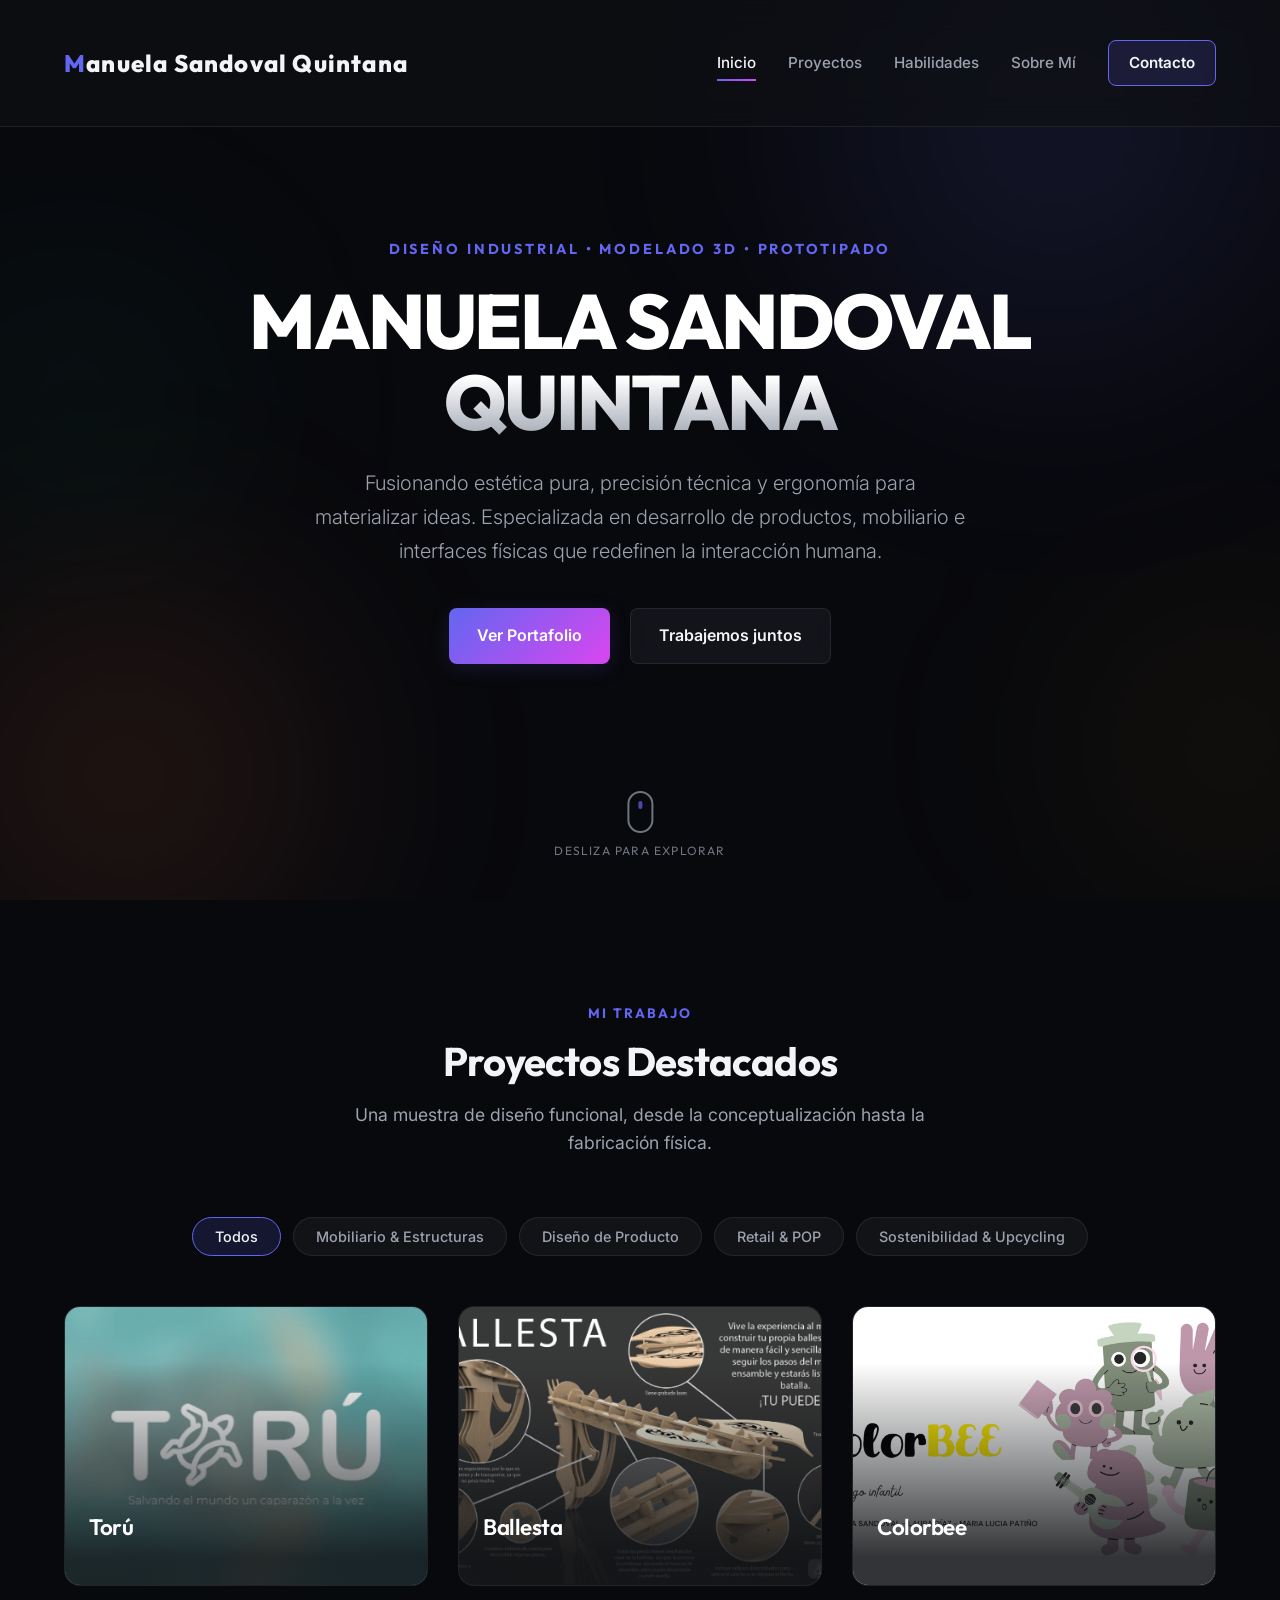
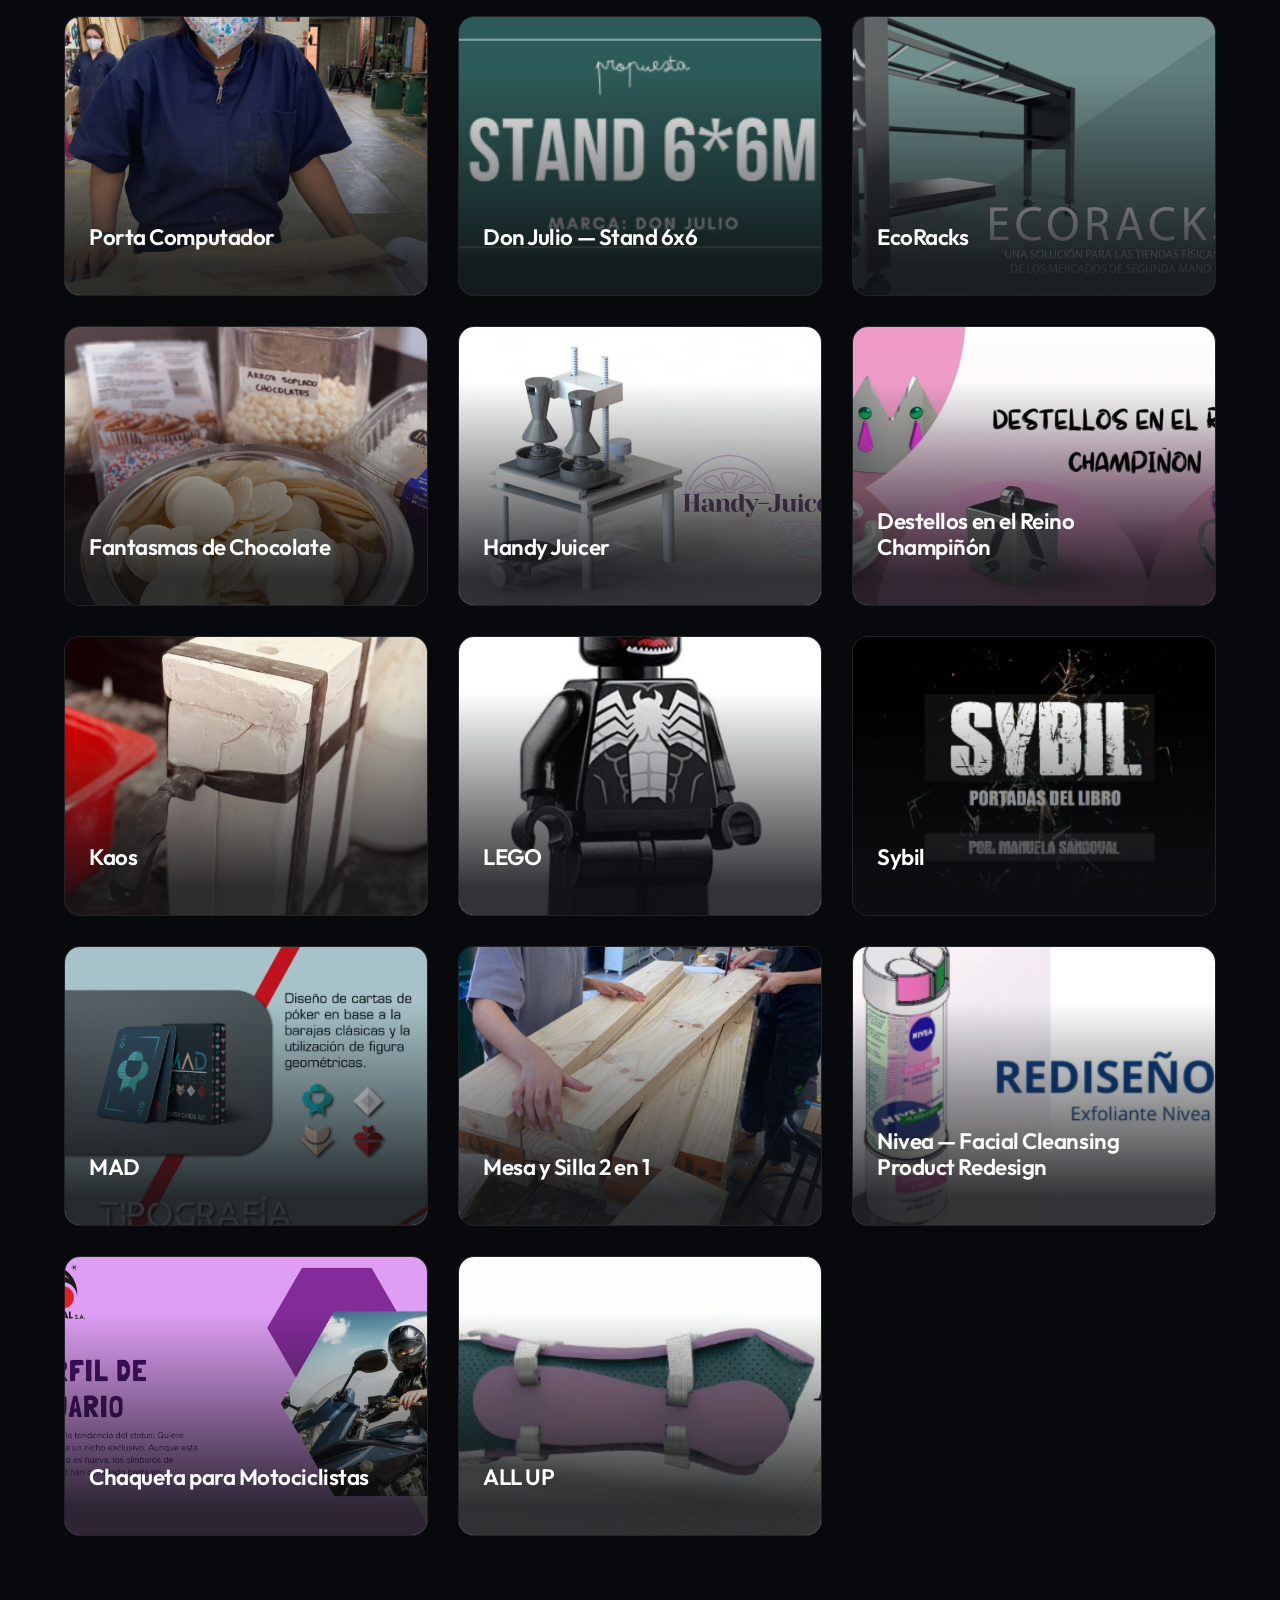
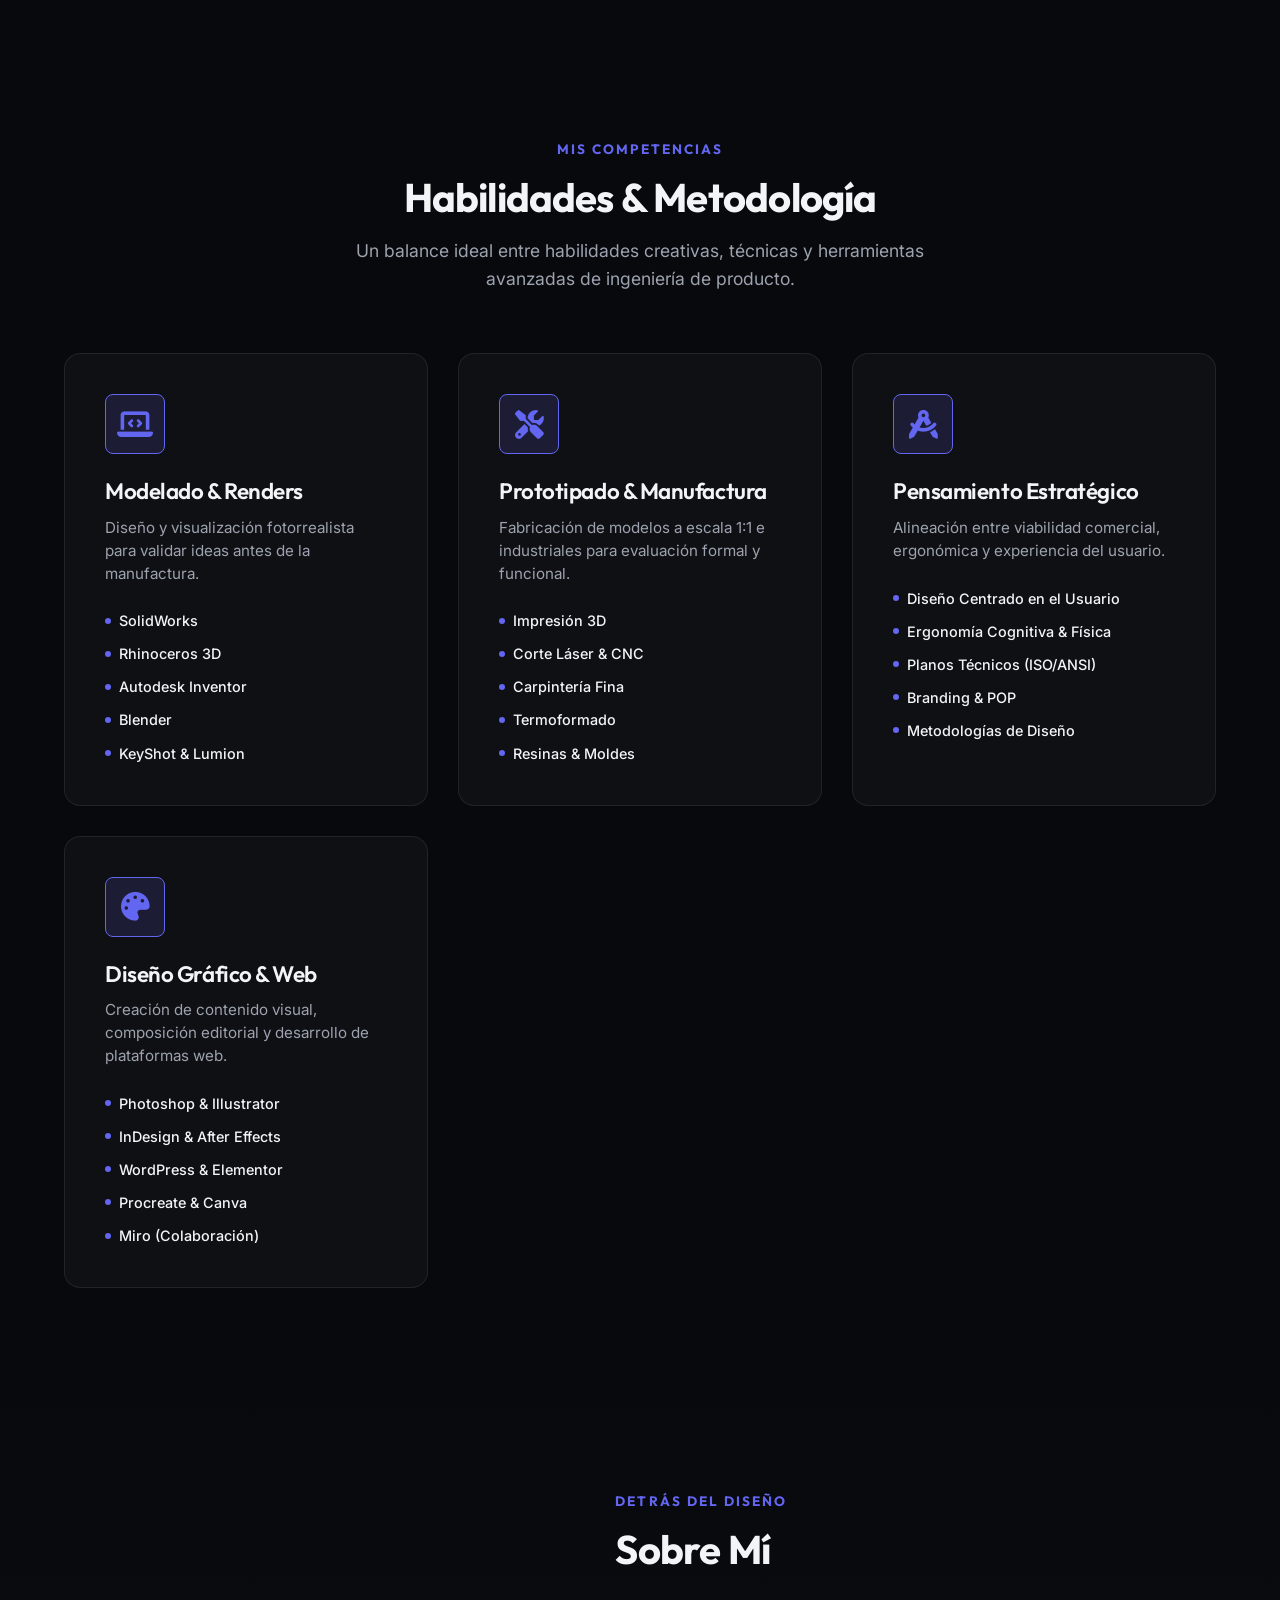
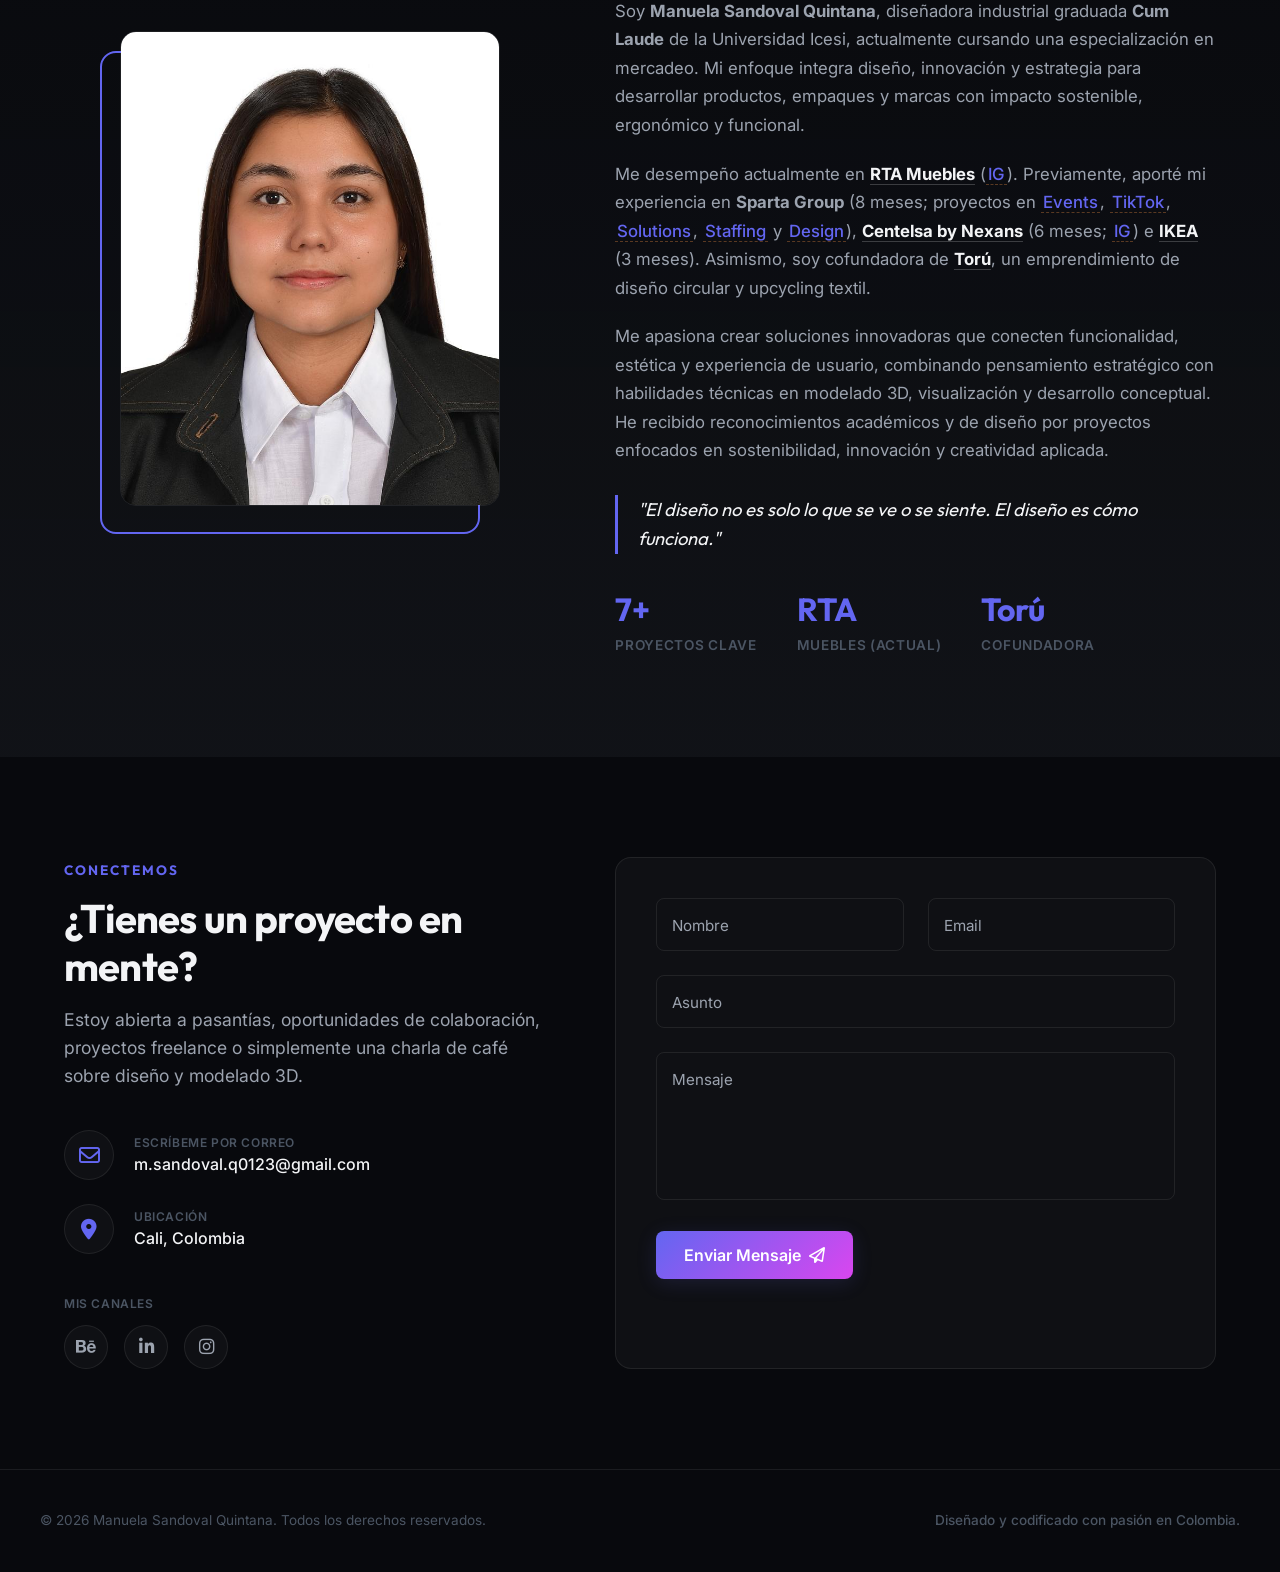
==== commit 1faa0707: "Actualizacion de perfil y enlaces" ====
--- a/index.html
+++ b/index.html
@@ -12,7 +12,7 @@
     <!-- FontAwesome for Icons -->
     <link rel="stylesheet" href="https://cdnjs.cloudflare.com/ajax/libs/font-awesome/6.4.0/css/all.min.css">
     <!-- Custom Stylesheet -->
-    <link rel="stylesheet" href="style.css?v=1.2">
+    <link rel="stylesheet" href="style.css?v=1.6">
 </head>
 <body>
 
@@ -170,10 +170,10 @@
                         <p>Diseño y visualización fotorrealista para validar ideas antes de la manufactura.</p>
                         <ul class="skill-tags">
                             <li><span class="tag-dot"></span> SolidWorks</li>
-                            <li><span class="tag-dot"></span> KeyShot</li>
                             <li><span class="tag-dot"></span> Rhinoceros 3D</li>
+                            <li><span class="tag-dot"></span> Autodesk Inventor</li>
                             <li><span class="tag-dot"></span> Blender</li>
-                            <li><span class="tag-dot"></span> V-Ray</li>
+                            <li><span class="tag-dot"></span> KeyShot & Lumion</li>
                         </ul>
                     </div>
 
@@ -204,6 +204,20 @@
                             <li><span class="tag-dot"></span> Metodologías de Diseño</li>
                         </ul>
                     </div>
+
+                    <!-- Column 4: Graphic & Web Design -->
+                    <div class="skill-card">
+                        <div class="skill-icon-box"><i class="fa-solid fa-palette"></i></div>
+                        <h3>Diseño Gráfico & Web</h3>
+                        <p>Creación de contenido visual, composición editorial y desarrollo de plataformas web.</p>
+                        <ul class="skill-tags">
+                            <li><span class="tag-dot"></span> Photoshop & Illustrator</li>
+                            <li><span class="tag-dot"></span> InDesign & After Effects</li>
+                            <li><span class="tag-dot"></span> WordPress & Elementor</li>
+                            <li><span class="tag-dot"></span> Procreate & Canva</li>
+                            <li><span class="tag-dot"></span> Miro (Colaboración)</li>
+                        </ul>
+                    </div>
                 </div>
             </div>
         </section>
@@ -222,10 +236,10 @@
                         <span class="section-subtitle">Detrás del Diseño</span>
                         <h2 class="section-title">Sobre Mí</h2>
                         <p>
-                            Soy <strong>Manuela Sandoval Quintana</strong>, diseñadora industrial graduada <strong>Cum Laude</strong> de la Universidad Icesi, actualmente cursando una especialización en mercadeo. Mi enfoque integra diseño, innovación y estrategia para desarrollar productos, experiencias y marcas con impacto sostenible y emocional.
+                            Soy <strong>Manuela Sandoval Quintana</strong>, diseñadora industrial graduada <strong>Cum Laude</strong> de la Universidad Icesi, actualmente cursando una especialización en mercadeo. Mi enfoque integra diseño, innovación y estrategia para desarrollar productos, empaques y marcas con impacto sostenible, ergonómico y funcional.
                         </p>
                         <p>
-                            Tengo experiencia en investigación y desarrollo, diseño de producto, empaques, exhibiciones comerciales y comunicación visual, trabajando en empresas como <strong>Centelsa by Nexans</strong>, <strong>IKEA</strong>, <strong>Sparta Group</strong> y <strong>RTA Muebles</strong>. Además, soy cofundadora de <strong>Torú</strong>, un emprendimiento de diseño circular enfocado en transformar retazos de denim en nuevos productos mediante procesos de upcycling.
+                            Me desempeño actualmente en <strong><a href="https://www.rta.com.co/" target="_blank" class="company-name-link">RTA Muebles</a></strong> (<a href="https://www.instagram.com/rtamuebles?igsh=eGtpa3Z4Mm9pbWhw" target="_blank" class="inline-link">IG</a>). Previamente, aporté mi experiencia en <strong>Sparta Group</strong> (8 meses; proyectos en <a href="https://www.instagram.com/eventsspartacorp?igsh=MXF3N3hoOGJzeGNiYQ==" target="_blank" class="inline-link">Events</a>, <a href="https://www.tiktok.com/@eventsspartacorp?_r=1&_t=ZS-95JiCV4zDM1" target="_blank" class="inline-link">TikTok</a>, <a href="https://www.instagram.com/spartasolutions?igsh=MmZscXpkM2hlenA0" target="_blank" class="inline-link">Solutions</a>, <a href="https://www.instagram.com/spartastaffing?igsh=MWZyOGJ3eDQ4d3gwMQ==" target="_blank" class="inline-link">Staffing</a> y <a href="https://www.instagram.com/spartadesign_?igsh=MXNtYjJkODE3ZDI0Zg==" target="_blank" class="inline-link">Design</a>), <strong><a href="https://www.nexans.co/es/" target="_blank" class="company-name-link">Centelsa by Nexans</a></strong> (6 meses; <a href="https://www.instagram.com/centelsabynexans?igsh=aDMydTZlcjVsNmQ2" target="_blank" class="inline-link">IG</a>) e <strong><a href="https://www.ikea.com/" target="_blank" class="company-name-link">IKEA</a></strong> (3 meses). Asimismo, soy cofundadora de <strong><a href="https://www.instagram.com/toru_designpw?igsh=MXNlZmEyMW1peGNrZA==" target="_blank" class="company-name-link">Torú</a></strong>, un emprendimiento de diseño circular y upcycling textil.
                         </p>
                         <p>
                             Me apasiona crear soluciones innovadoras que conecten funcionalidad, estética y experiencia de usuario, combinando pensamiento estratégico con habilidades técnicas en modelado 3D, visualización y desarrollo conceptual. He recibido reconocimientos académicos y de diseño por proyectos enfocados en sostenibilidad, innovación y creatividad aplicada.
@@ -239,8 +253,8 @@
                                 <span class="stat-text">Proyectos Clave</span>
                             </div>
                             <div class="stat-item">
-                                <span class="stat-number">IKEA</span>
-                                <span class="stat-text">Experiencia</span>
+                                <span class="stat-number">RTA</span>
+                                <span class="stat-text">Muebles (Actual)</span>
                             </div>
                             <div class="stat-item">
                                 <span class="stat-number">Torú</span>
@@ -334,6 +348,6 @@
     </footer>
 
     <!-- Custom Script -->
-    <script src="script.js?v=1.2"></script>
+    <script src="script.js?v=1.6"></script>
 </body>
 </html>
--- a/style.css
+++ b/style.css
@@ -766,6 +766,10 @@
 
 .tab-pane.active {
     opacity: 1;
+    pointer-events: none;
+}
+
+.modal.active .tab-pane.active {
     pointer-events: auto;
 }
 
@@ -824,8 +828,12 @@
     cursor: pointer;
     transition: all var(--transition-fast);
     opacity: 0.85;
+    pointer-events: none;
+    z-index: 5;
+}
+
+.modal.active .gallery-nav {
     pointer-events: auto;
-    z-index: 5;
 }
 
 .gallery-viewport:hover .gallery-nav {
@@ -1854,3 +1862,27 @@
         text-align: center;
     }
 }
+
+/* Custom interactive links inside bio text */
+.inline-link {
+    color: var(--color-primary);
+    text-decoration: none;
+    border-bottom: 1px dashed rgba(207, 125, 60, 0.4);
+    padding: 0 2px;
+    font-weight: 500;
+}
+.inline-link:hover {
+    color: #e59758;
+    border-bottom-style: solid;
+}
+.company-name-link {
+    color: var(--color-text-main);
+    text-decoration: none;
+    border-bottom: 1px solid rgba(255, 255, 255, 0.2);
+    transition: all var(--transition-fast);
+}
+.company-name-link:hover {
+    color: var(--color-primary);
+    border-bottom-color: var(--color-primary);
+}
+
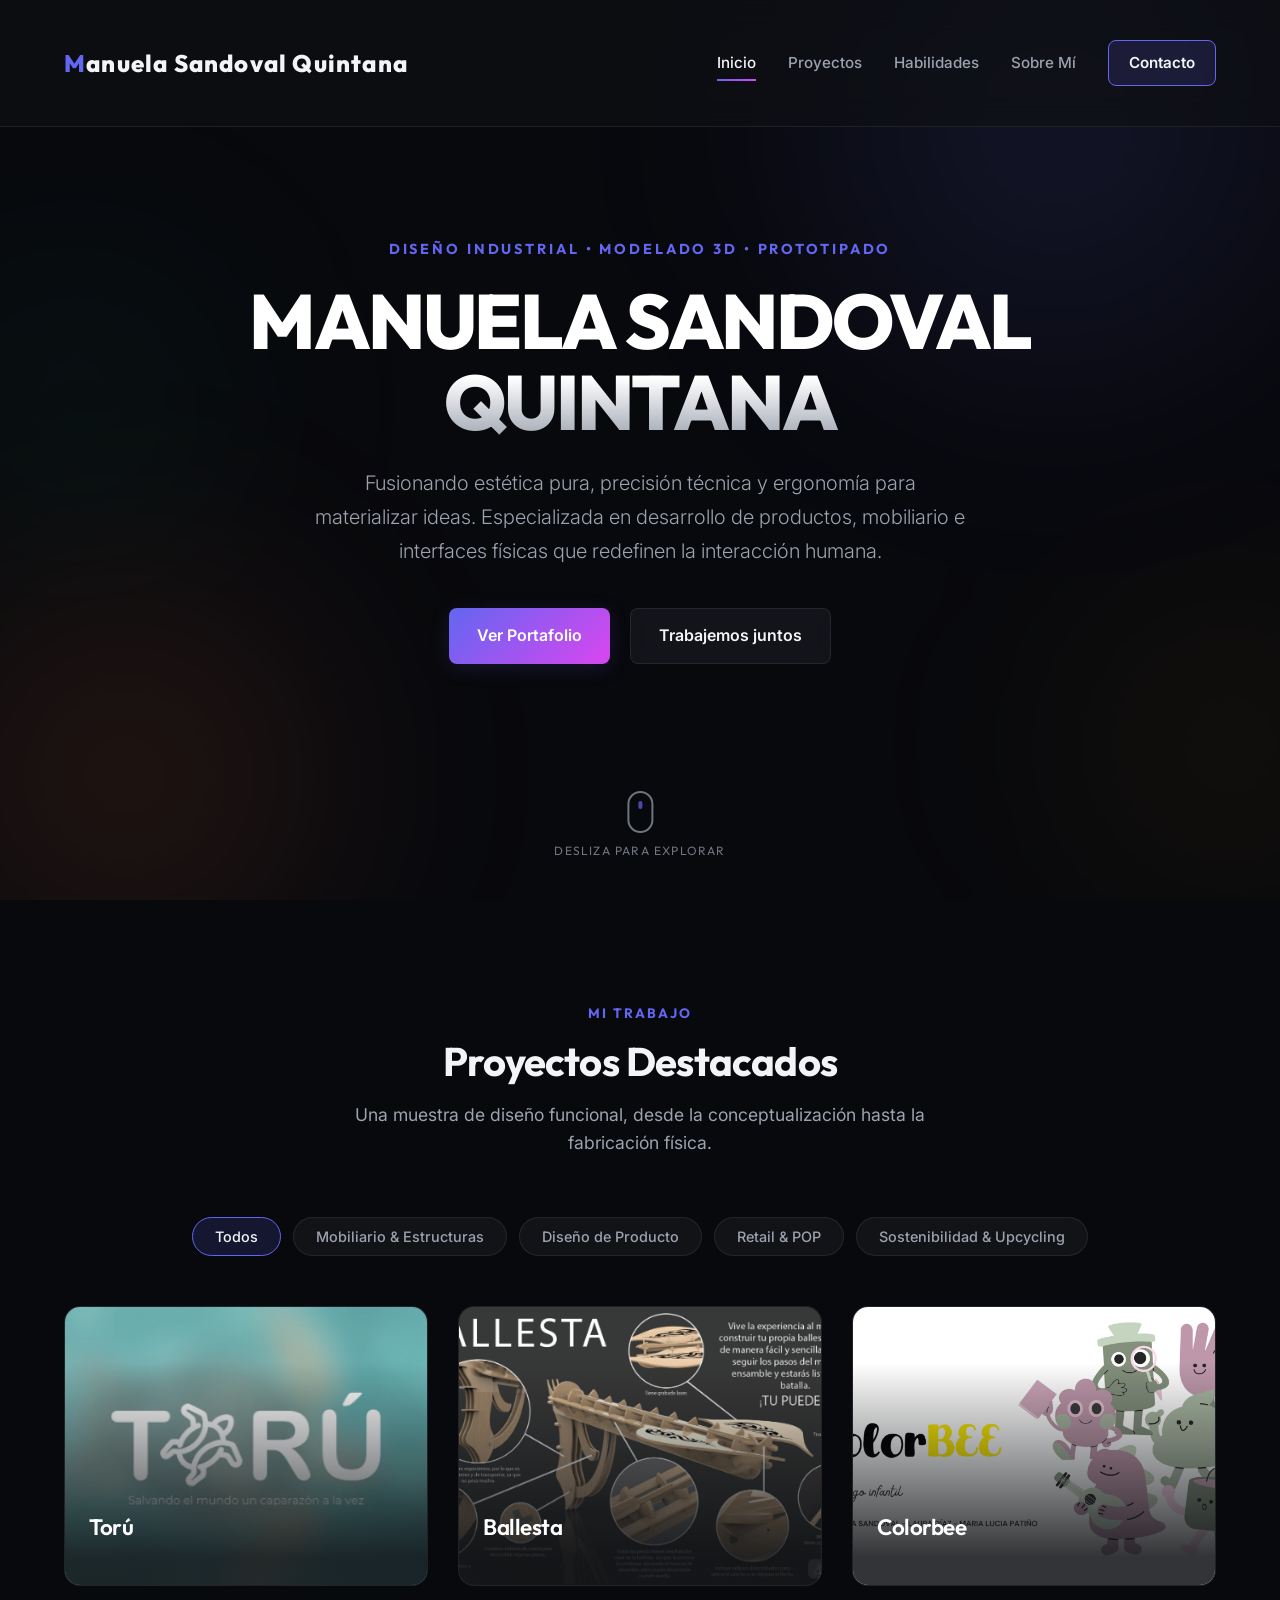
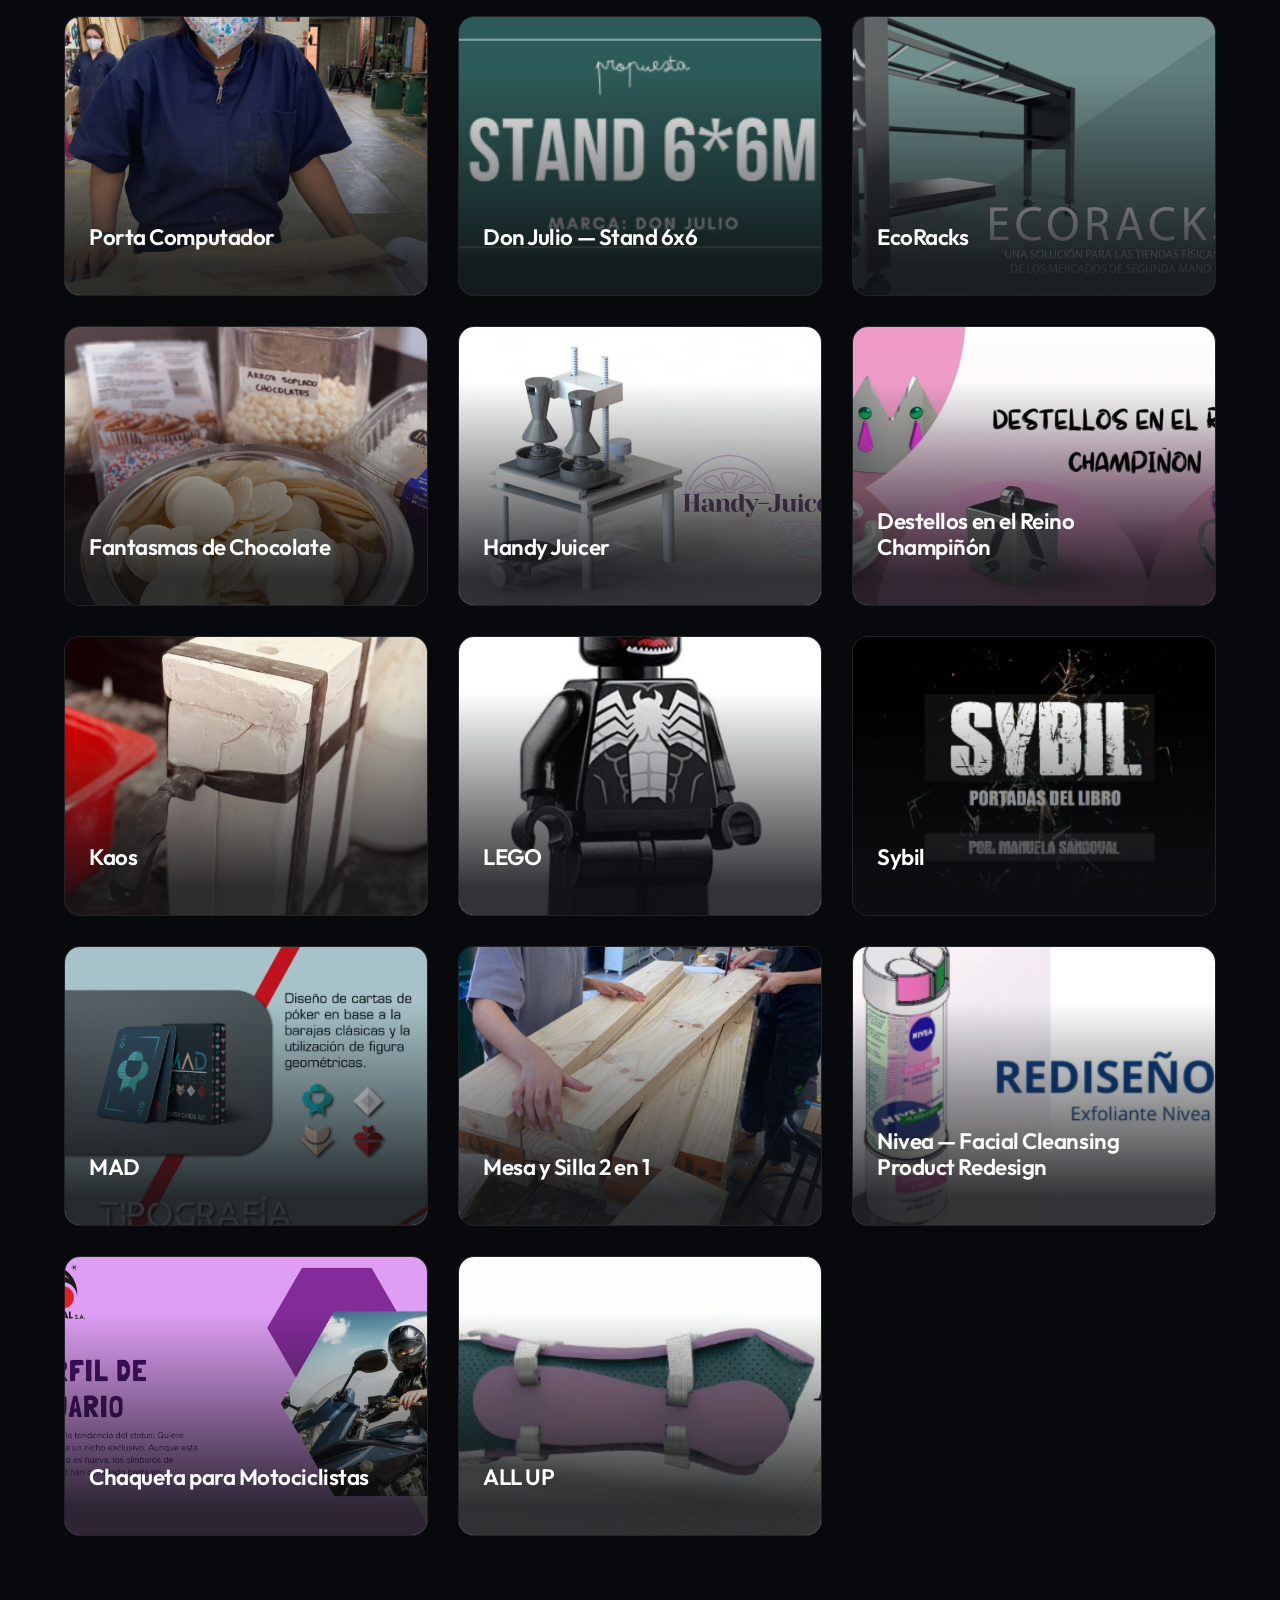
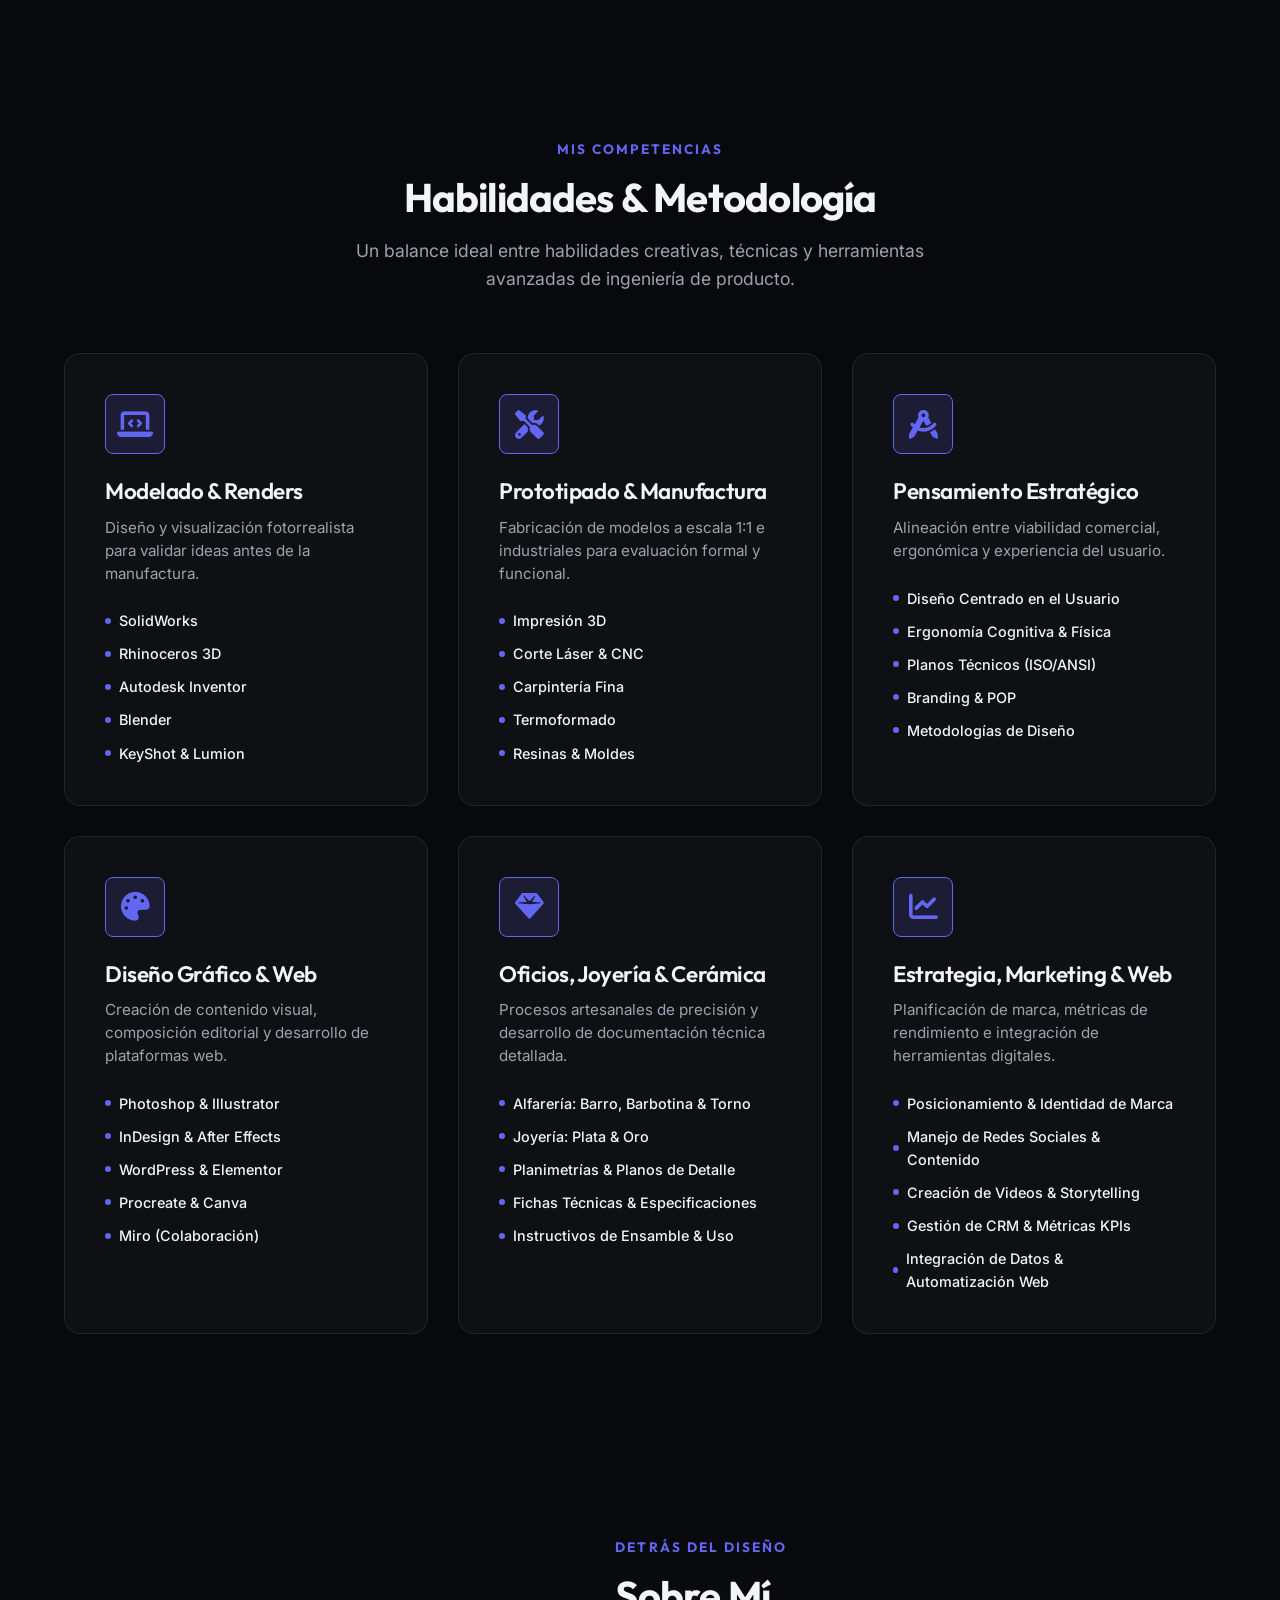
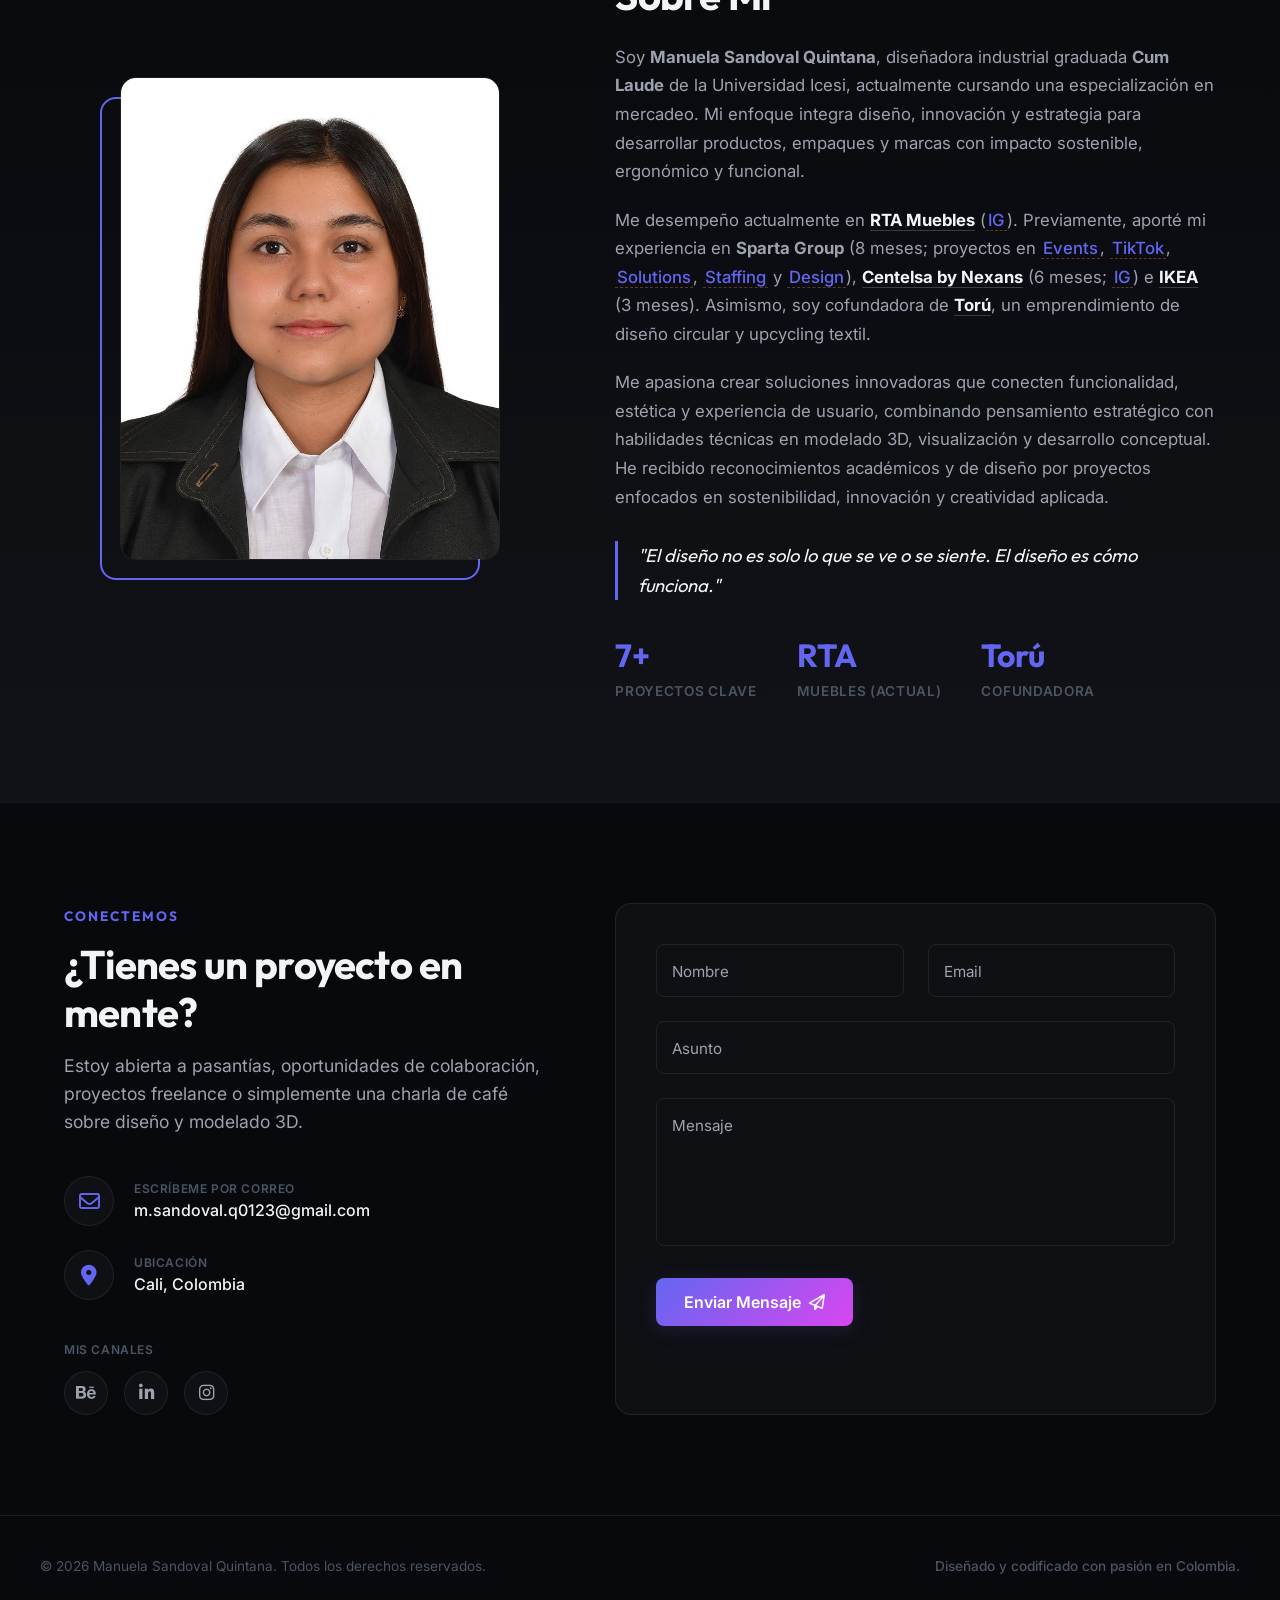
==== commit e4f867a0: "Cuadricula de 6 habilidades completada" ====
--- a/index.html
+++ b/index.html
@@ -12,7 +12,7 @@
     <!-- FontAwesome for Icons -->
     <link rel="stylesheet" href="https://cdnjs.cloudflare.com/ajax/libs/font-awesome/6.4.0/css/all.min.css">
     <!-- Custom Stylesheet -->
-    <link rel="stylesheet" href="style.css?v=1.6">
+    <link rel="stylesheet" href="style.css?v=1.7">
 </head>
 <body>
 
@@ -216,6 +216,34 @@
                             <li><span class="tag-dot"></span> WordPress & Elementor</li>
                             <li><span class="tag-dot"></span> Procreate & Canva</li>
                             <li><span class="tag-dot"></span> Miro (Colaboración)</li>
+                        </ul>
+                    </div>
+
+                    <!-- Column 5: Craftsmanship & Technical Design -->
+                    <div class="skill-card">
+                        <div class="skill-icon-box"><i class="fa-solid fa-gem"></i></div>
+                        <h3>Oficios, Joyería & Cerámica</h3>
+                        <p>Procesos artesanales de precisión y desarrollo de documentación técnica detallada.</p>
+                        <ul class="skill-tags">
+                            <li><span class="tag-dot"></span> Alfarería: Barro, Barbotina & Torno</li>
+                            <li><span class="tag-dot"></span> Joyería: Plata & Oro</li>
+                            <li><span class="tag-dot"></span> Planimetrías & Planos de Detalle</li>
+                            <li><span class="tag-dot"></span> Fichas Técnicas & Especificaciones</li>
+                            <li><span class="tag-dot"></span> Instructivos de Ensamble & Uso</li>
+                        </ul>
+                    </div>
+
+                    <!-- Column 6: Strategy, Marketing & Data -->
+                    <div class="skill-card">
+                        <div class="skill-icon-box"><i class="fa-solid fa-chart-line"></i></div>
+                        <h3>Estrategia, Marketing & Web</h3>
+                        <p>Planificación de marca, métricas de rendimiento e integración de herramientas digitales.</p>
+                        <ul class="skill-tags">
+                            <li><span class="tag-dot"></span> Posicionamiento & Identidad de Marca</li>
+                            <li><span class="tag-dot"></span> Manejo de Redes Sociales & Contenido</li>
+                            <li><span class="tag-dot"></span> Creación de Videos & Storytelling</li>
+                            <li><span class="tag-dot"></span> Gestión de CRM & Métricas KPIs</li>
+                            <li><span class="tag-dot"></span> Integración de Datos & Automatización Web</li>
                         </ul>
                     </div>
                 </div>
@@ -348,6 +376,6 @@
     </footer>
 
     <!-- Custom Script -->
-    <script src="script.js?v=1.6"></script>
+    <script src="script.js?v=1.7"></script>
 </body>
 </html>
